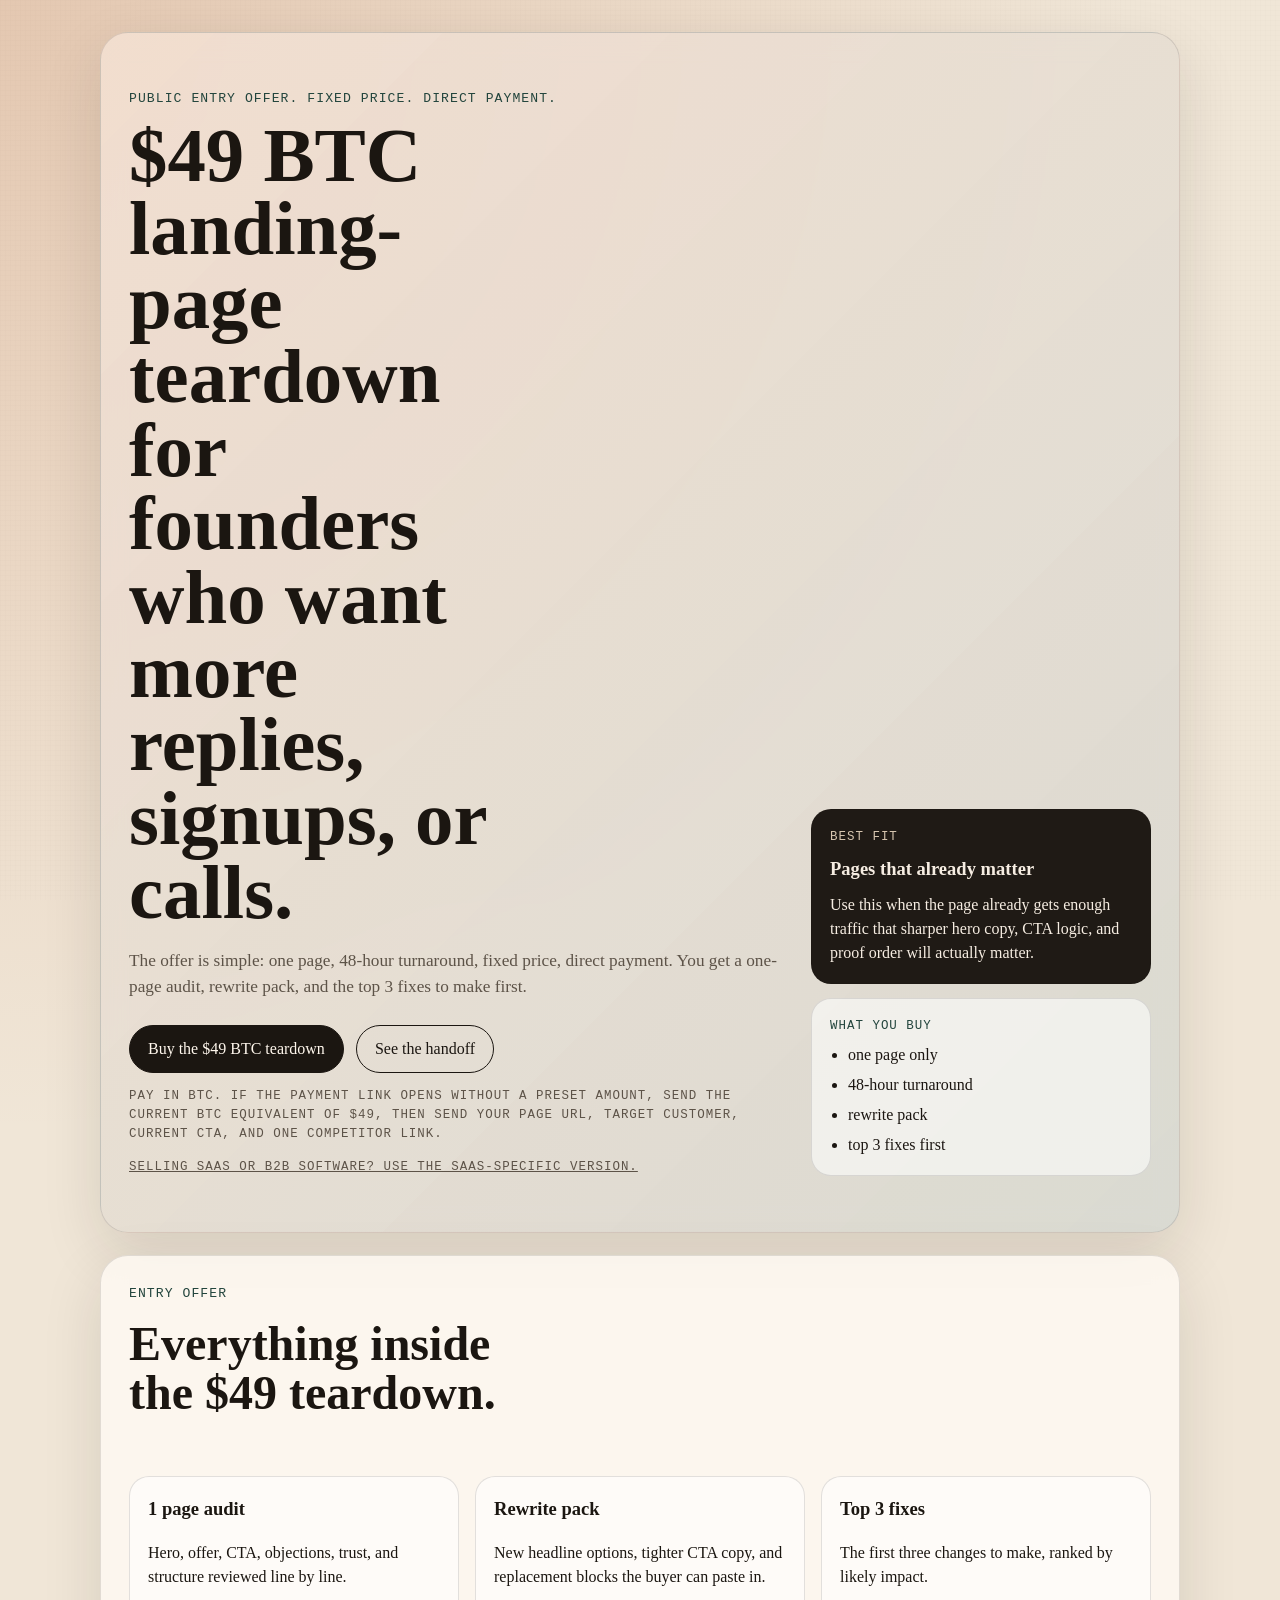
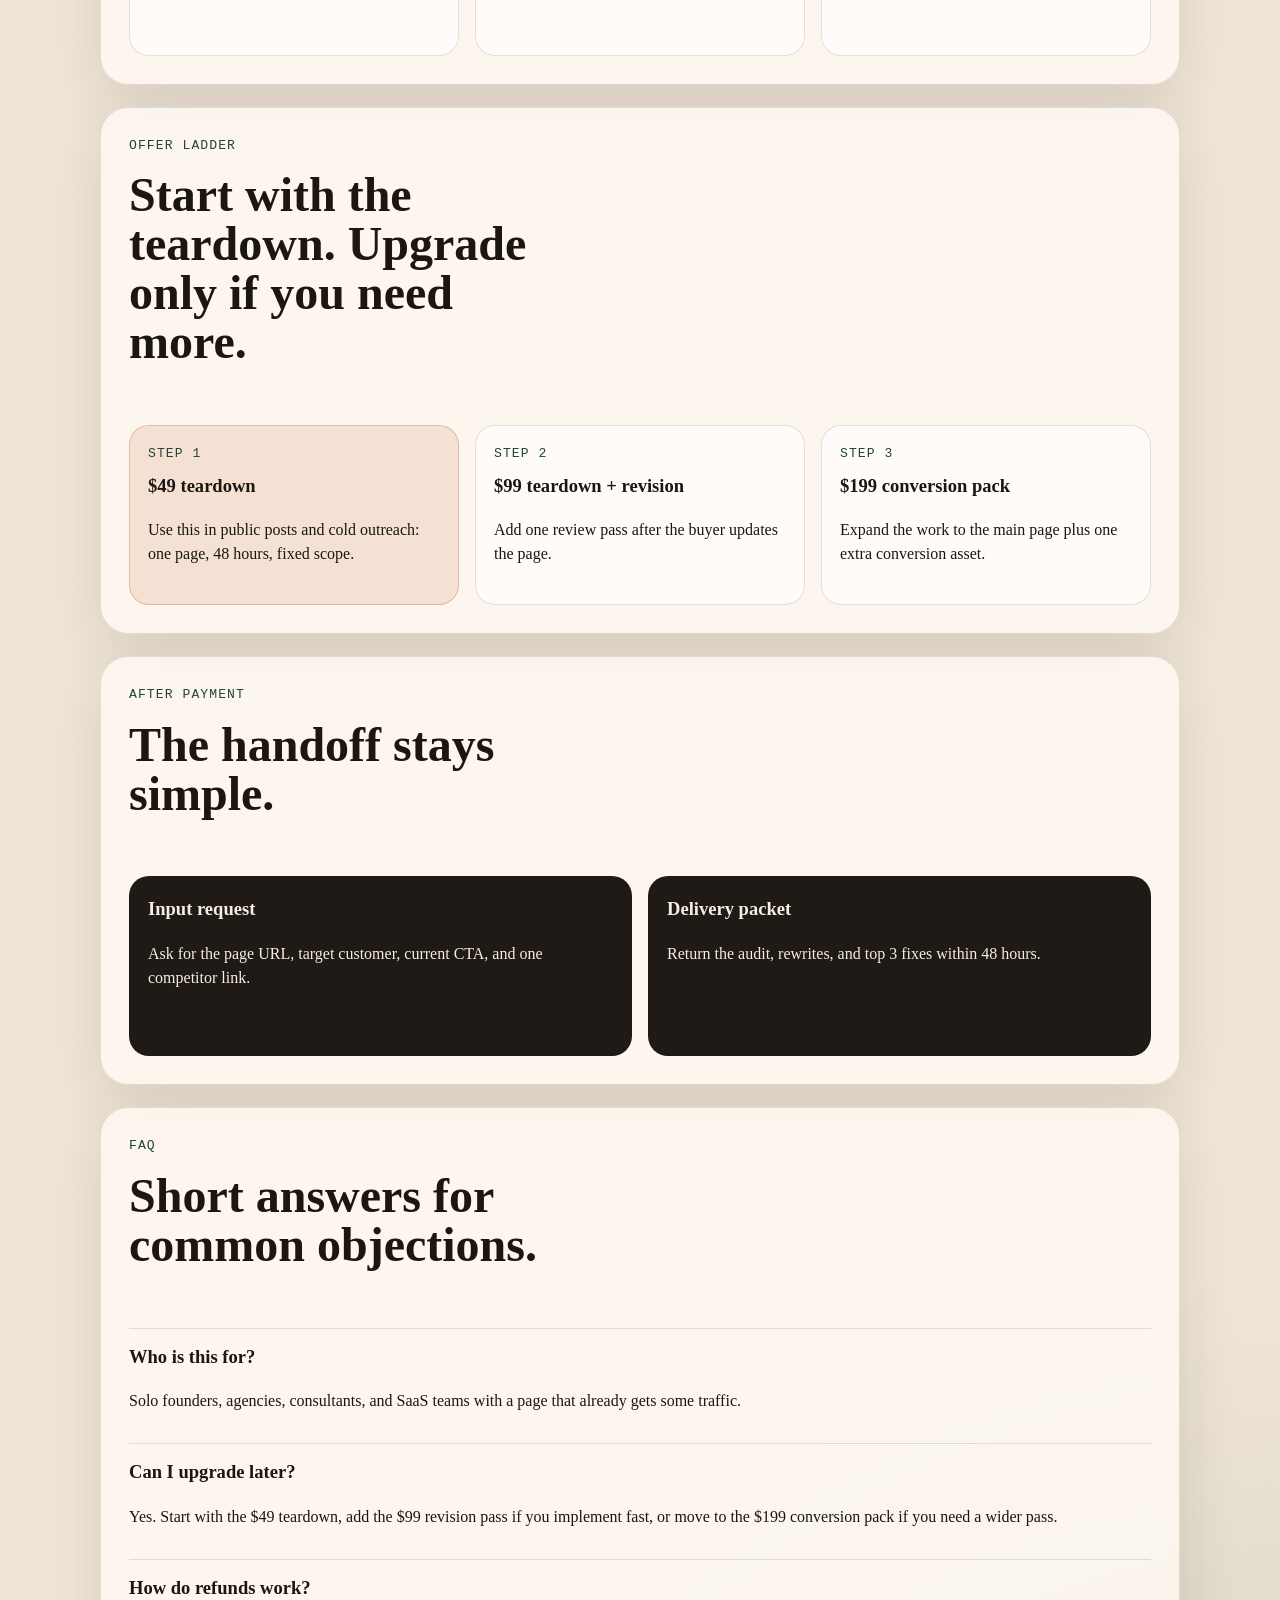
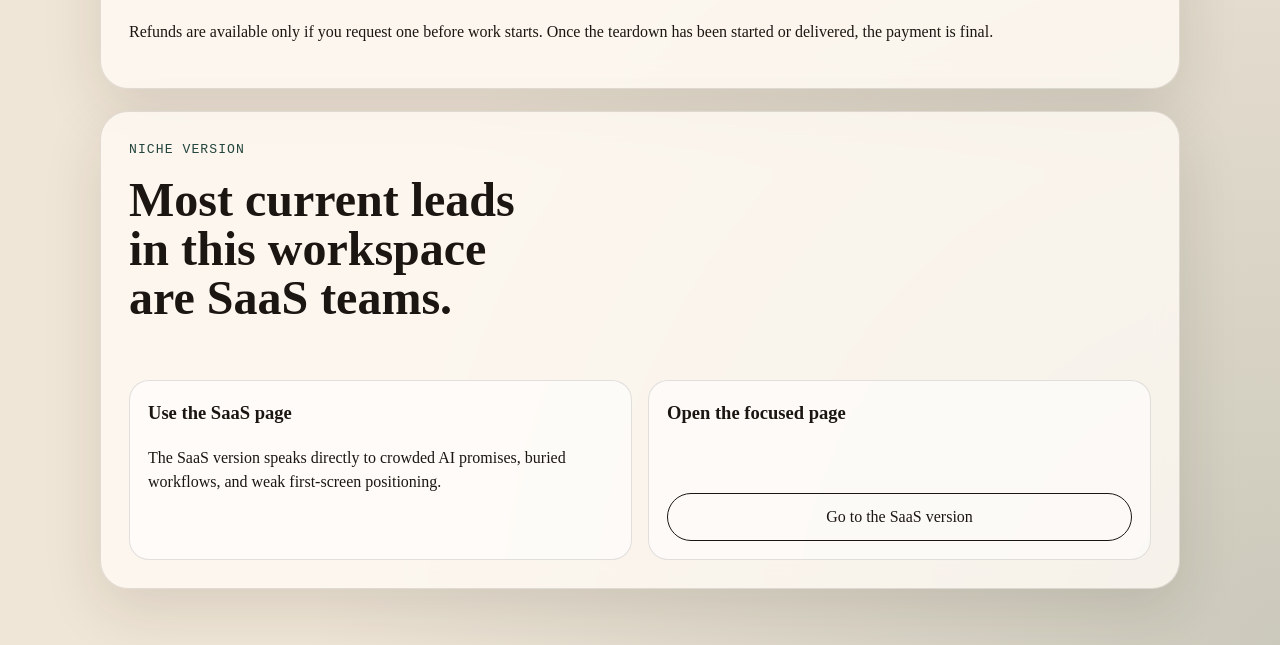
==== index.html @ 8e1eaa98 "Refine hero layout for root and SaaS pages" ====
<!DOCTYPE html>
<html lang="en">
<head>
  <meta charset="UTF-8">
  <meta name="viewport" content="width=device-width, initial-scale=1.0">
  <title>$49 BTC Landing-Page Teardown</title>
  <meta
    name="description"
    content="$49 BTC landing-page teardown: one-page audit, rewrite pack, and top 3 fixes delivered within 48 hours with direct Bitcoin payment."
  >
  <link rel="stylesheet" href="styles.css">
</head>
<body>
  <div class="grain"></div>
  <main class="page">
    <section class="hero">
      <div class="hero-grid">
        <div class="hero-copy">
          <p class="eyebrow">Public entry offer. Fixed price. Direct payment.</p>
          <h1>$49 BTC landing-page teardown for founders who want more replies, signups, or calls.</h1>
          <p class="lede">
            The offer is simple: one page, 48-hour turnaround, fixed price, direct payment.
            You get a one-page audit, rewrite pack, and the top 3 fixes to make first.
          </p>
          <div class="hero-actions">
            <a class="button button-primary" href="bitcoin:bc1qpc36vmfm8wdl7qlwahs66vujlg5tp5ukm9t7ex?label=48-hour%20landing-page%20teardown&message=%2449%20BTC%20teardown">Buy the $49 BTC teardown</a>
            <a class="button button-secondary" href="#after-payment">See the handoff</a>
          </div>
          <p class="microcopy">Pay in BTC. If the payment link opens without a preset amount, send the current BTC equivalent of $49, then send your page URL, target customer, current CTA, and one competitor link.</p>
          <p class="microcopy"><a class="inline-link" href="saas.html">Selling SaaS or B2B software? Use the SaaS-specific version.</a></p>
        </div>
        <aside class="hero-side">
          <article class="side-card side-card-dark">
            <p class="side-label">Best fit</p>
            <h3>Pages that already matter</h3>
            <p>Use this when the page already gets enough traffic that sharper hero copy, CTA logic, and proof order will actually matter.</p>
          </article>
          <article class="side-card">
            <p class="side-label">What you buy</p>
            <ul class="compact-list">
              <li>one page only</li>
              <li>48-hour turnaround</li>
              <li>rewrite pack</li>
              <li>top 3 fixes first</li>
            </ul>
          </article>
        </aside>
      </div>
    </section>

    <section class="panel" id="after-payment">
      <div class="panel-head">
        <p class="section-tag">Entry offer</p>
        <h2>Everything inside the $49 teardown.</h2>
      </div>
      <div class="grid three-up">
        <article class="card">
          <h3>1 page audit</h3>
          <p>Hero, offer, CTA, objections, trust, and structure reviewed line by line.</p>
        </article>
        <article class="card">
          <h3>Rewrite pack</h3>
          <p>New headline options, tighter CTA copy, and replacement blocks the buyer can paste in.</p>
        </article>
        <article class="card">
          <h3>Top 3 fixes</h3>
          <p>The first three changes to make, ranked by likely impact.</p>
        </article>
      </div>
    </section>

    <section class="panel">
      <div class="panel-head">
        <p class="section-tag">Offer ladder</p>
        <h2>Start with the teardown. Upgrade only if you need more.</h2>
      </div>
      <div class="grid three-up">
        <article class="card featured">
          <p class="tier-label">Step 1</p>
          <h3>$49 teardown</h3>
          <p>Use this in public posts and cold outreach: one page, 48 hours, fixed scope.</p>
        </article>
        <article class="card">
          <p class="tier-label">Step 2</p>
          <h3>$99 teardown + revision</h3>
          <p>Add one review pass after the buyer updates the page.</p>
        </article>
        <article class="card">
          <p class="tier-label">Step 3</p>
          <h3>$199 conversion pack</h3>
          <p>Expand the work to the main page plus one extra conversion asset.</p>
        </article>
      </div>
    </section>

    <section class="panel">
      <div class="panel-head">
        <p class="section-tag">After payment</p>
        <h2>The handoff stays simple.</h2>
      </div>
      <div class="grid two-up">
        <article class="card dark-card">
          <h3>Input request</h3>
          <p>Ask for the page URL, target customer, current CTA, and one competitor link.</p>
        </article>
        <article class="card dark-card">
          <h3>Delivery packet</h3>
          <p>Return the audit, rewrites, and top 3 fixes within 48 hours.</p>
        </article>
      </div>
    </section>

    <section class="panel faq">
      <div class="panel-head">
        <p class="section-tag">FAQ</p>
        <h2>Short answers for common objections.</h2>
      </div>
      <div class="faq-list">
        <article class="faq-item">
          <h3>Who is this for?</h3>
          <p>Solo founders, agencies, consultants, and SaaS teams with a page that already gets some traffic.</p>
        </article>
        <article class="faq-item">
          <h3>Can I upgrade later?</h3>
          <p>Yes. Start with the $49 teardown, add the $99 revision pass if you implement fast, or move to the $199 conversion pack if you need a wider pass.</p>
        </article>
        <article class="faq-item">
          <h3>How do refunds work?</h3>
          <p>Refunds are available only if you request one before work starts. Once the teardown has been started or delivered, the payment is final.</p>
        </article>
      </div>
    </section>

    <section class="panel">
      <div class="panel-head">
        <p class="section-tag">Niche version</p>
        <h2>Most current leads in this workspace are SaaS teams.</h2>
      </div>
      <div class="grid two-up">
        <article class="card">
          <h3>Use the SaaS page</h3>
          <p>The SaaS version speaks directly to crowded AI promises, buried workflows, and weak first-screen positioning.</p>
        </article>
        <article class="card action-card">
          <h3>Open the focused page</h3>
          <p><a class="button button-secondary button-full" href="saas.html">Go to the SaaS version</a></p>
        </article>
      </div>
    </section>
  </main>
</body>
</html>
---- styles.css ----
:root {
  --bg: #f0e6d7;
  --paper: rgba(255, 251, 244, 0.8);
  --ink: #1b1611;
  --muted: #5d5348;
  --accent: #b44f19;
  --accent-2: #23453d;
  --line: rgba(27, 22, 17, 0.12);
  --shadow: 0 20px 60px rgba(37, 27, 15, 0.12);
  --hero: linear-gradient(135deg, rgba(180, 79, 25, 0.12), rgba(35, 69, 61, 0.16));
}

* {
  box-sizing: border-box;
}

html {
  font-size: 16px;
}

body {
  margin: 0;
  color: var(--ink);
  background:
    radial-gradient(circle at top left, rgba(180, 79, 25, 0.2), transparent 28%),
    radial-gradient(circle at bottom right, rgba(35, 69, 61, 0.18), transparent 24%),
    var(--bg);
  font-family: "Iowan Old Style", "Palatino Linotype", "Book Antiqua", Palatino, Georgia, serif;
  line-height: 1.5;
}

.grain {
  position: fixed;
  inset: 0;
  pointer-events: none;
  opacity: 0.16;
  background-image:
    linear-gradient(rgba(0, 0, 0, 0.04) 1px, transparent 1px),
    linear-gradient(90deg, rgba(0, 0, 0, 0.04) 1px, transparent 1px);
  background-size: 5px 5px;
  mix-blend-mode: multiply;
}

.page {
  width: min(1080px, calc(100% - 32px));
  margin: 0 auto;
  padding: 32px 0 56px;
}

.hero,
.panel {
  border: 1px solid var(--line);
  border-radius: 28px;
  background: var(--paper);
  backdrop-filter: blur(12px);
  box-shadow: var(--shadow);
}

.hero {
  padding: 56px 28px;
  background-image: var(--hero);
}

.hero-grid {
  display: grid;
  grid-template-columns: minmax(0, 1.35fr) minmax(280px, 340px);
  gap: 22px;
  align-items: end;
}

.hero-copy > :last-child {
  margin-bottom: 0;
}

.hero-side {
  display: grid;
  gap: 14px;
}

.panel {
  margin-top: 22px;
  padding: 28px;
}

.eyebrow,
.section-tag,
.microcopy {
  font-family: "Aptos Mono", "SFMono-Regular", Consolas, monospace;
  letter-spacing: 0.08em;
  text-transform: uppercase;
}

.eyebrow,
.section-tag {
  margin: 0 0 10px;
  color: var(--accent-2);
  font-size: 0.82rem;
}

.microcopy {
  margin-top: 14px;
  color: var(--muted);
  font-size: 0.78rem;
}

.microcopy a,
.inline-link {
  color: inherit;
}

h1,
h2,
h3,
p {
  margin-top: 0;
}

h1 {
  max-width: 10ch;
  margin-bottom: 18px;
  font-size: clamp(2.6rem, 6vw, 4.8rem);
  line-height: 0.96;
}

h2 {
  max-width: 18ch;
  font-size: clamp(1.8rem, 4vw, 3rem);
  line-height: 1.02;
}

h3 {
  font-size: 1.16rem;
}

.lede {
  max-width: 42rem;
  color: var(--muted);
  font-size: 1.08rem;
}

.hero-actions {
  display: flex;
  flex-wrap: wrap;
  gap: 12px;
  margin-top: 26px;
}

.button {
  display: inline-flex;
  align-items: center;
  justify-content: center;
  min-height: 48px;
  padding: 0 18px;
  border-radius: 999px;
  border: 1px solid var(--ink);
  text-decoration: none;
  transition: transform 180ms ease, background-color 180ms ease, color 180ms ease;
}

.button:hover {
  transform: translateY(-1px);
}

.button-full {
  width: 100%;
}

.button-primary {
  background: var(--ink);
  color: #fff7ed;
}

.button-secondary {
  color: var(--ink);
  background: transparent;
}

.panel-head {
  display: flex;
  flex-direction: column;
  gap: 6px;
  margin-bottom: 18px;
}

.grid {
  display: grid;
  gap: 16px;
}

.three-up {
  grid-template-columns: repeat(3, minmax(0, 1fr));
}

.two-up {
  grid-template-columns: repeat(2, minmax(0, 1fr));
}

.card {
  min-height: 180px;
  padding: 18px;
  border: 1px solid var(--line);
  border-radius: 20px;
  background: rgba(255, 255, 255, 0.58);
}

.card p:last-child {
  margin-bottom: 0;
}

.featured {
  border-color: rgba(180, 79, 25, 0.28);
  background: rgba(180, 79, 25, 0.12);
}

.dark-card {
  background: #1f1a15;
  color: #f6ede2;
}

.action-card {
  display: flex;
  flex-direction: column;
  justify-content: space-between;
}

.side-card {
  padding: 18px;
  border: 1px solid var(--line);
  border-radius: 20px;
  background: rgba(255, 255, 255, 0.58);
}

.side-card h3 {
  margin-bottom: 10px;
}

.side-card p:last-child,
.side-card ul:last-child {
  margin-bottom: 0;
}

.side-card-dark {
  background: #1f1a15;
  color: #f6ede2;
}

.side-label {
  margin: 0 0 8px;
  color: var(--accent-2);
  font-family: "Aptos Mono", "SFMono-Regular", Consolas, monospace;
  font-size: 0.78rem;
  letter-spacing: 0.08em;
  text-transform: uppercase;
}

.side-card-dark .side-label {
  color: #d6c5af;
}

.compact-list {
  margin: 0;
  padding-left: 18px;
}

.compact-list li + li {
  margin-top: 6px;
}

.tier-label {
  margin: 0 0 8px;
  color: var(--accent-2);
  font-family: "Aptos Mono", "SFMono-Regular", Consolas, monospace;
  font-size: 0.82rem;
  letter-spacing: 0.08em;
  text-transform: uppercase;
}

.split {
  display: grid;
  grid-template-columns: 1.1fr 1fr;
  gap: 24px;
}

.stack > :last-child {
  margin-bottom: 0;
}

.list {
  margin: 0;
  padding-left: 18px;
}

.faq-list {
  display: grid;
  gap: 14px;
}

.faq-item {
  padding-top: 14px;
  border-top: 1px solid var(--line);
}

@media (max-width: 820px) {
  .page {
    width: min(100% - 20px, 1080px);
    padding-top: 18px;
  }

  .hero,
  .panel {
    border-radius: 22px;
    padding: 22px;
  }

  .three-up,
  .two-up,
  .split,
  .hero-grid {
    grid-template-columns: 1fr;
  }

  h1 {
    max-width: 100%;
  }
}
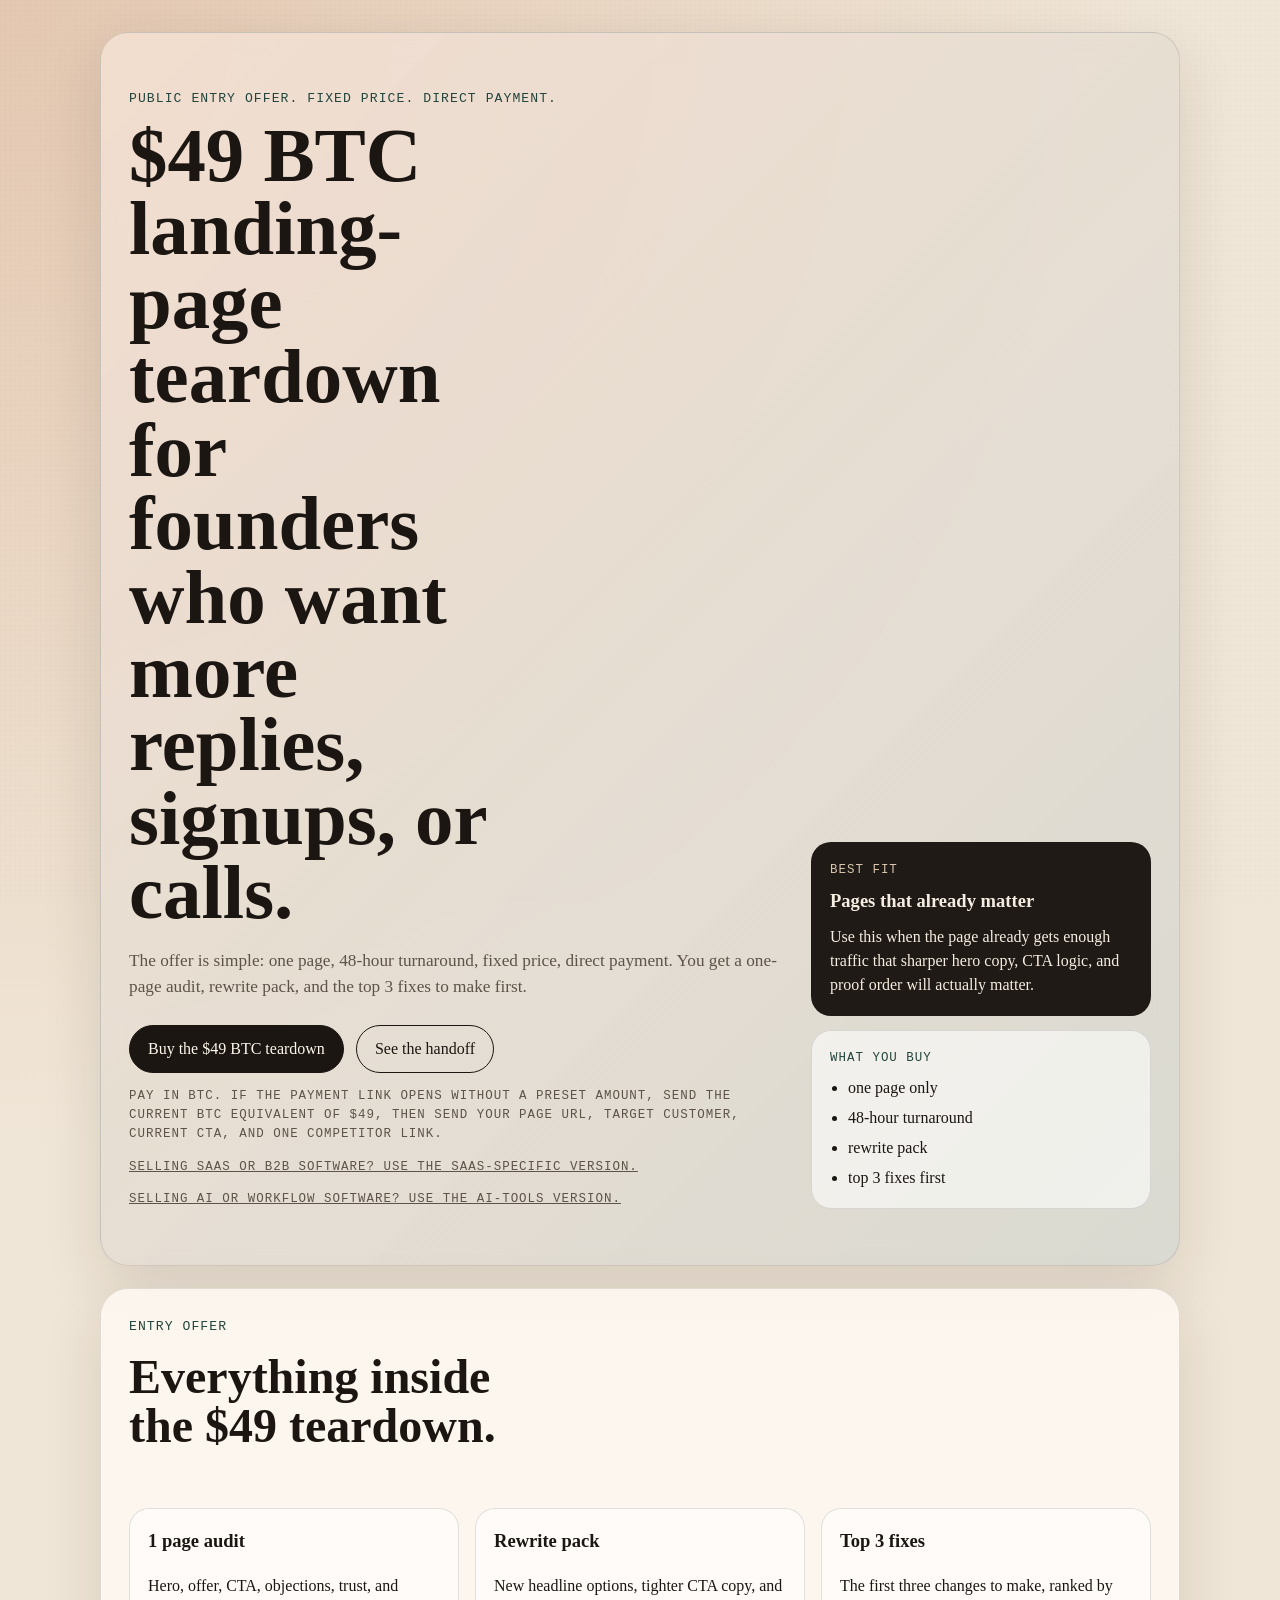
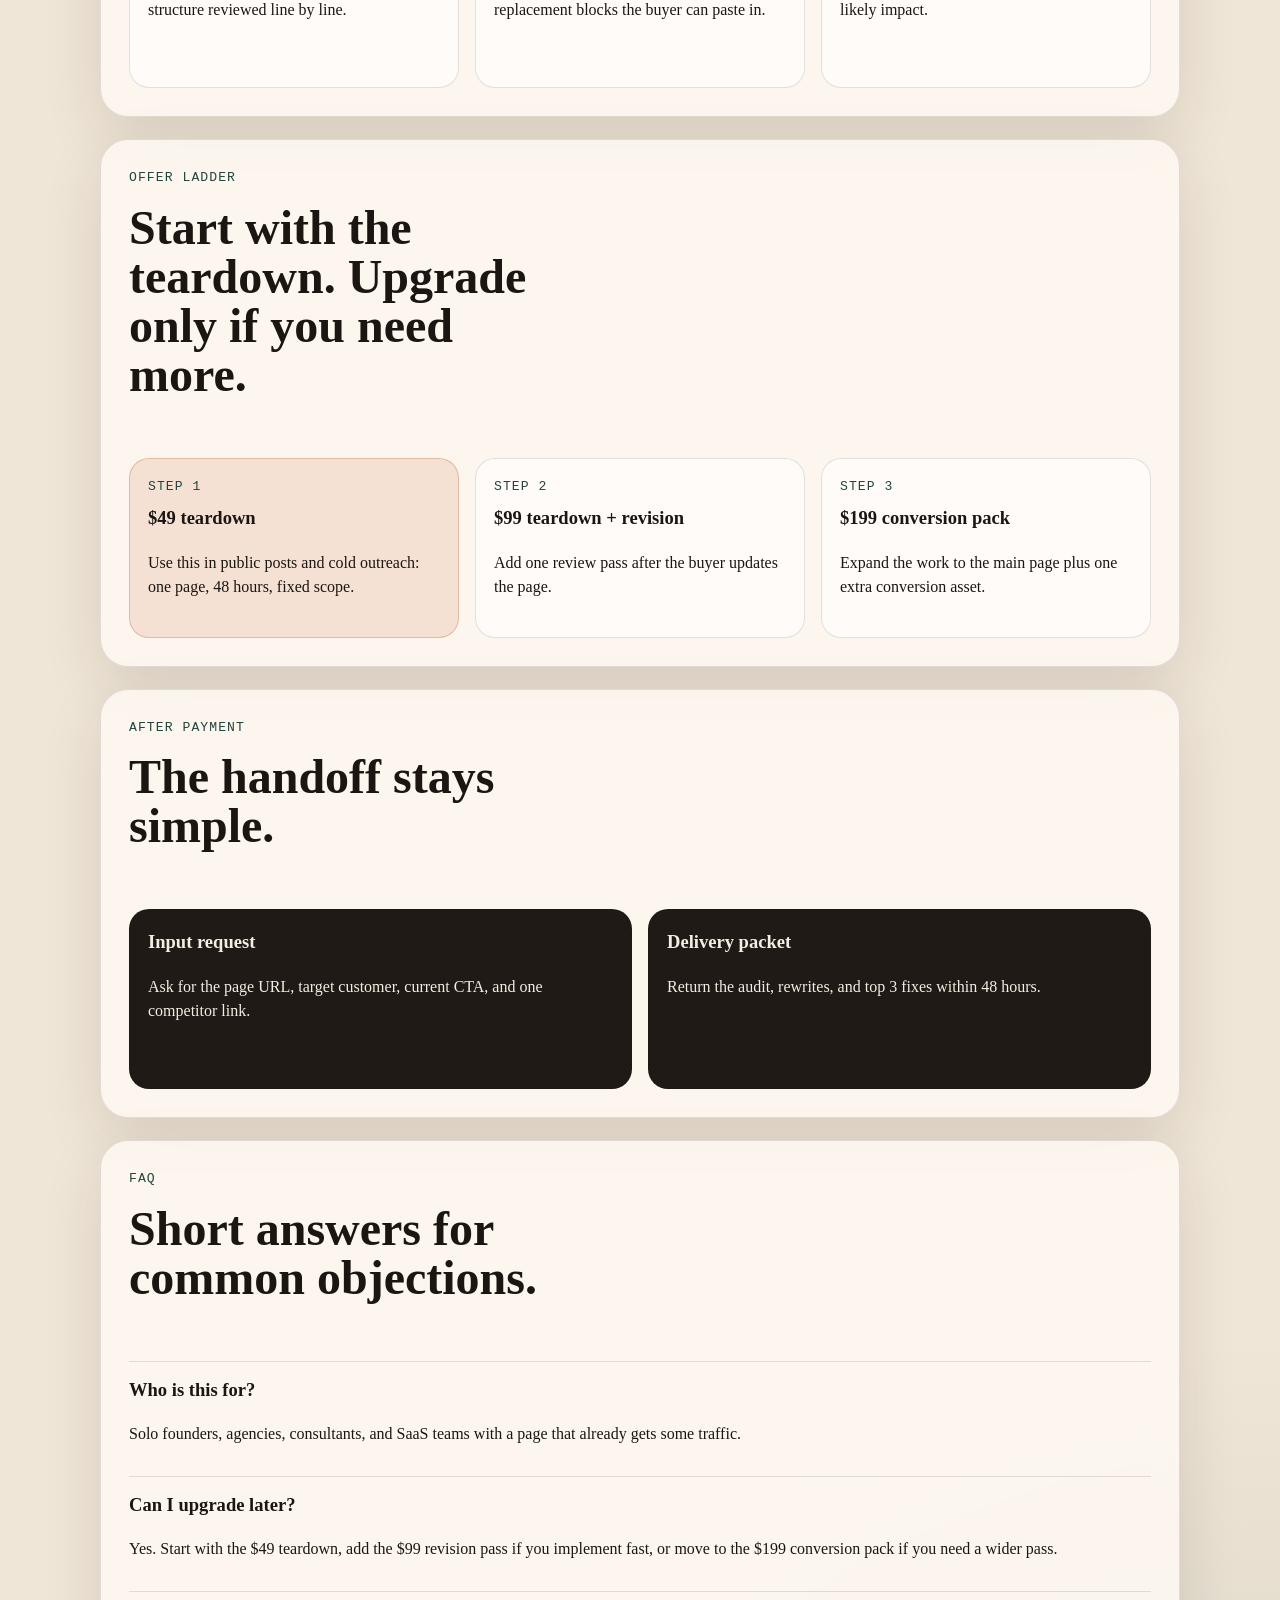
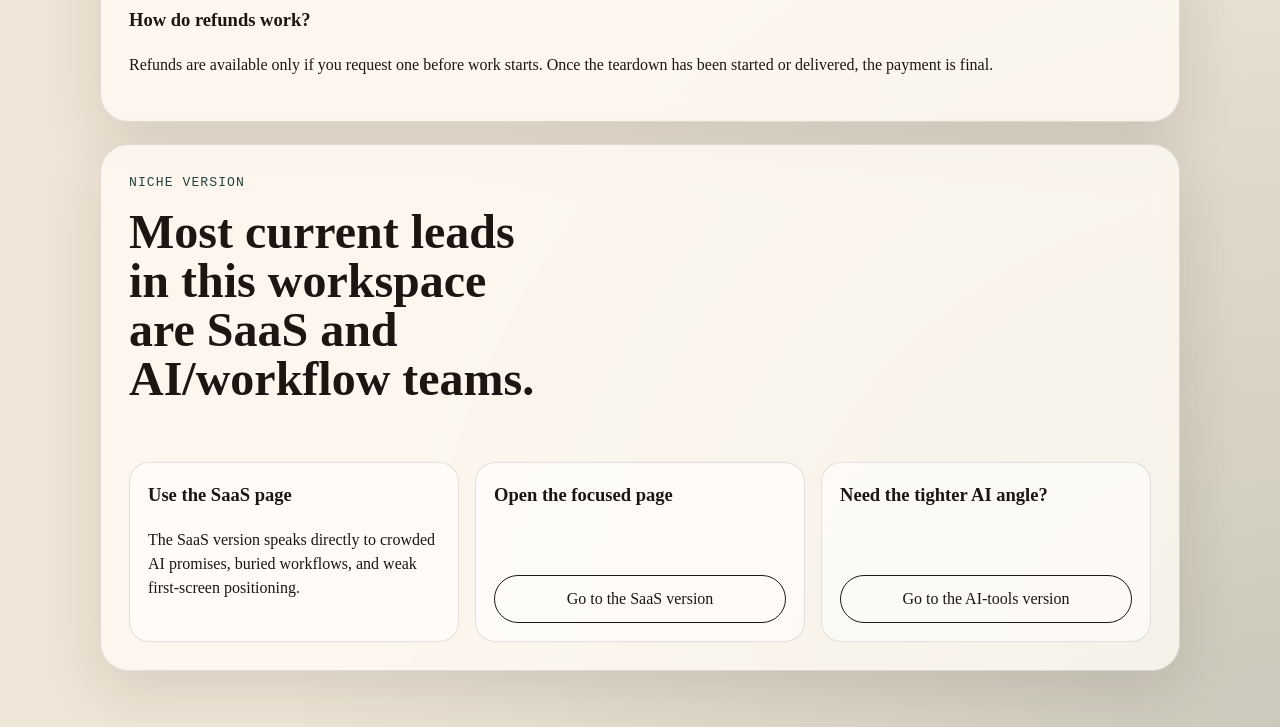
==== commit 193f2f81: "Add AI tools page variant" ====
--- a/index.html
+++ b/index.html
@@ -3,11 +3,22 @@
 <head>
   <meta charset="UTF-8">
   <meta name="viewport" content="width=device-width, initial-scale=1.0">
-  <title>$49 BTC Landing-Page Teardown</title>
+  <title>$49 BTC Landing-Page Teardown | 48-Hour Audit, Rewrite Pack &amp; Top 3 Fixes</title>
   <meta
     name="description"
-    content="$49 BTC landing-page teardown: one-page audit, rewrite pack, and top 3 fixes delivered within 48 hours with direct Bitcoin payment."
+    content="$49 BTC landing-page teardown for founders: one-page audit, rewrite pack, and top 3 fixes delivered within 48 hours with direct Bitcoin payment."
   >
+  <link rel="canonical" href="https://ar93027666z-lang.github.io/btc-teardown-offer-site/">
+  <meta property="og:type" content="website">
+  <meta property="og:title" content="$49 BTC landing-page teardown for founders who want more replies, signups, or calls.">
+  <meta property="og:description" content="$49 BTC landing-page teardown for founders: one-page audit, rewrite pack, and top 3 fixes delivered within 48 hours with direct Bitcoin payment.">
+  <meta property="og:url" content="https://ar93027666z-lang.github.io/btc-teardown-offer-site/">
+  <meta property="og:image" content="https://ar93027666z-lang.github.io/btc-teardown-offer-site/og-root.png">
+  <meta property="og:image:alt" content="$49 BTC landing-page teardown social preview card">
+  <meta name="twitter:card" content="summary_large_image">
+  <meta name="twitter:title" content="$49 BTC landing-page teardown for founders who want more replies, signups, or calls.">
+  <meta name="twitter:description" content="$49 BTC landing-page teardown for founders: one-page audit, rewrite pack, and top 3 fixes delivered within 48 hours with direct Bitcoin payment.">
+  <meta name="twitter:image" content="https://ar93027666z-lang.github.io/btc-teardown-offer-site/og-root.png">
   <link rel="stylesheet" href="styles.css">
 </head>
 <body>
@@ -28,6 +39,7 @@
           </div>
           <p class="microcopy">Pay in BTC. If the payment link opens without a preset amount, send the current BTC equivalent of $49, then send your page URL, target customer, current CTA, and one competitor link.</p>
           <p class="microcopy"><a class="inline-link" href="saas.html">Selling SaaS or B2B software? Use the SaaS-specific version.</a></p>
+          <p class="microcopy"><a class="inline-link" href="ai-tools.html">Selling AI or workflow software? Use the AI-tools version.</a></p>
         </div>
         <aside class="hero-side">
           <article class="side-card side-card-dark">
@@ -134,9 +146,9 @@
     <section class="panel">
       <div class="panel-head">
         <p class="section-tag">Niche version</p>
-        <h2>Most current leads in this workspace are SaaS teams.</h2>
+        <h2>Most current leads in this workspace are SaaS and AI/workflow teams.</h2>
       </div>
-      <div class="grid two-up">
+      <div class="grid three-up">
         <article class="card">
           <h3>Use the SaaS page</h3>
           <p>The SaaS version speaks directly to crowded AI promises, buried workflows, and weak first-screen positioning.</p>
@@ -145,6 +157,10 @@
           <h3>Open the focused page</h3>
           <p><a class="button button-secondary button-full" href="saas.html">Go to the SaaS version</a></p>
         </article>
+        <article class="card action-card">
+          <h3>Need the tighter AI angle?</h3>
+          <p><a class="button button-secondary button-full" href="ai-tools.html">Go to the AI-tools version</a></p>
+        </article>
       </div>
     </section>
   </main>
--- a/styles.css
+++ b/styles.css
@@ -122,6 +122,11 @@
   line-height: 0.96;
 }
 
+.hero-title-wide {
+  max-width: 13ch;
+  font-size: clamp(2.4rem, 5.1vw, 4.1rem);
+}
+
 h2 {
   max-width: 18ch;
   font-size: clamp(1.8rem, 4vw, 3rem);
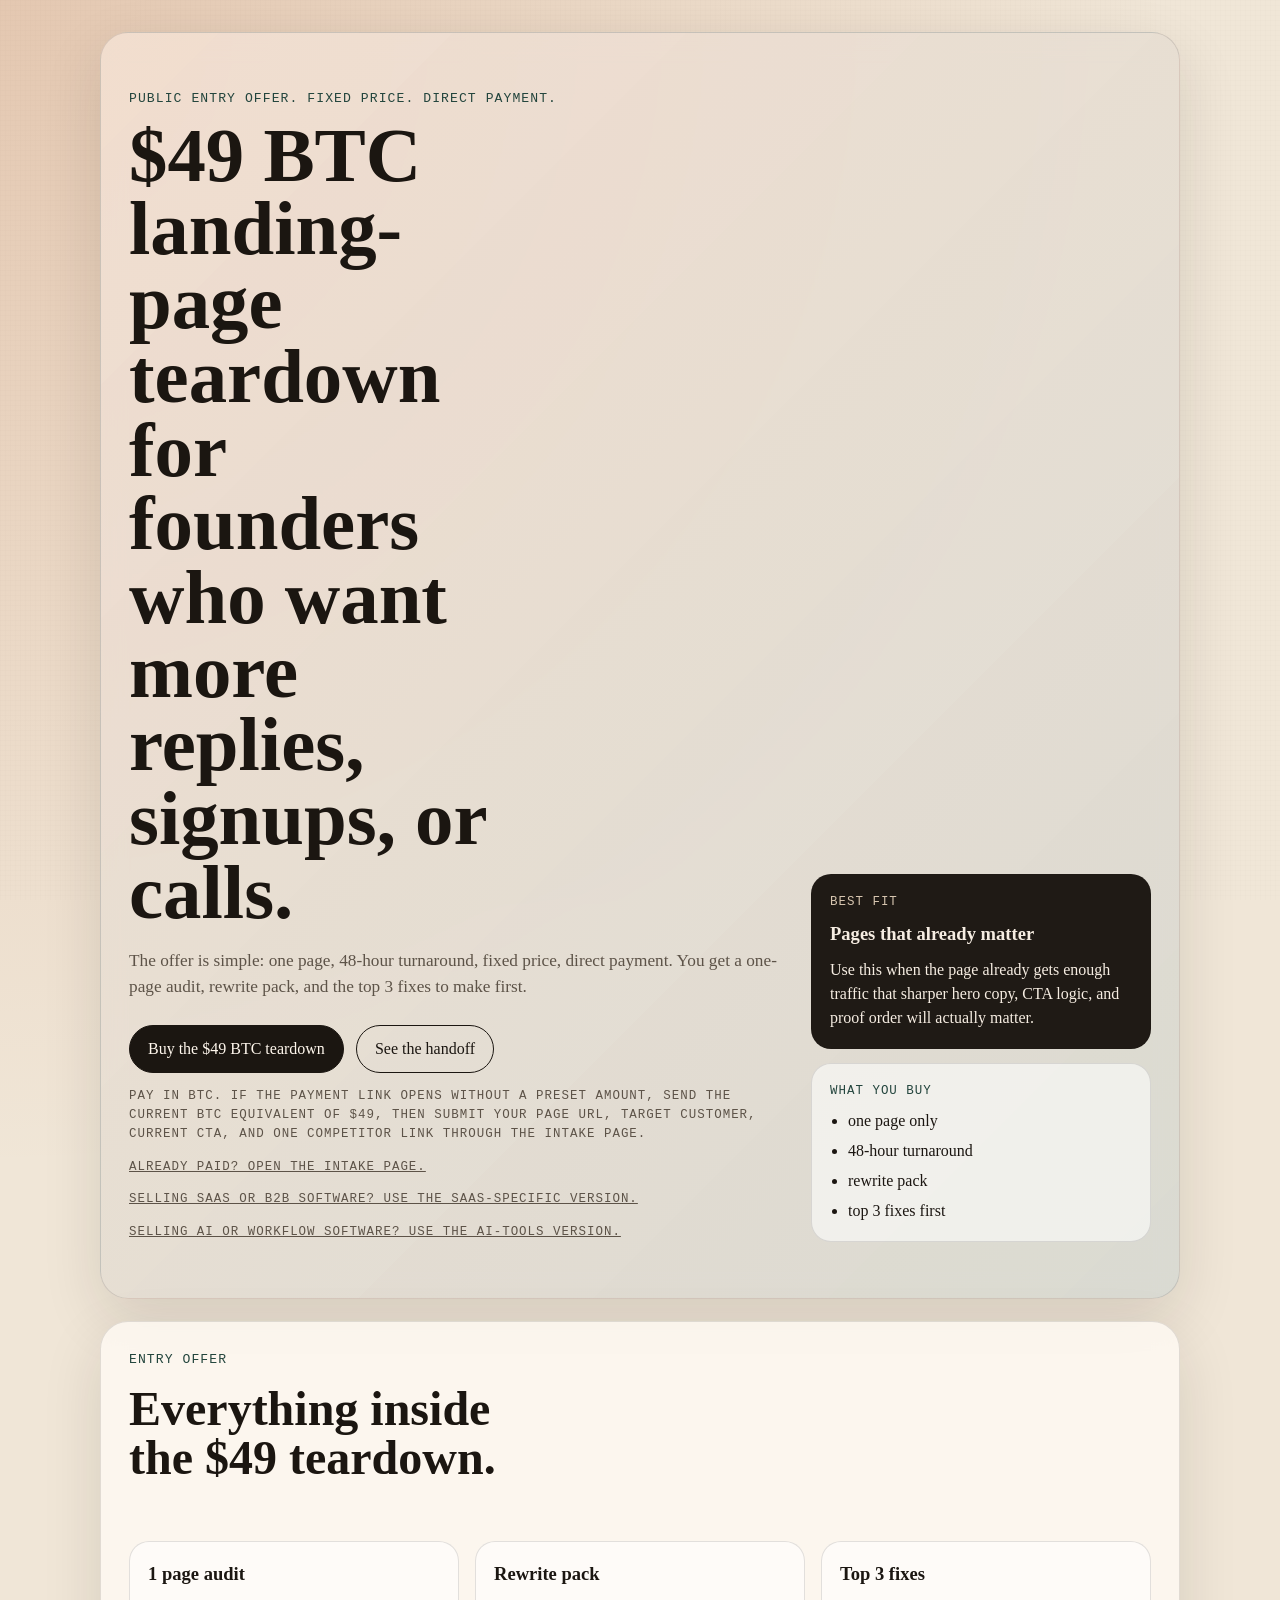
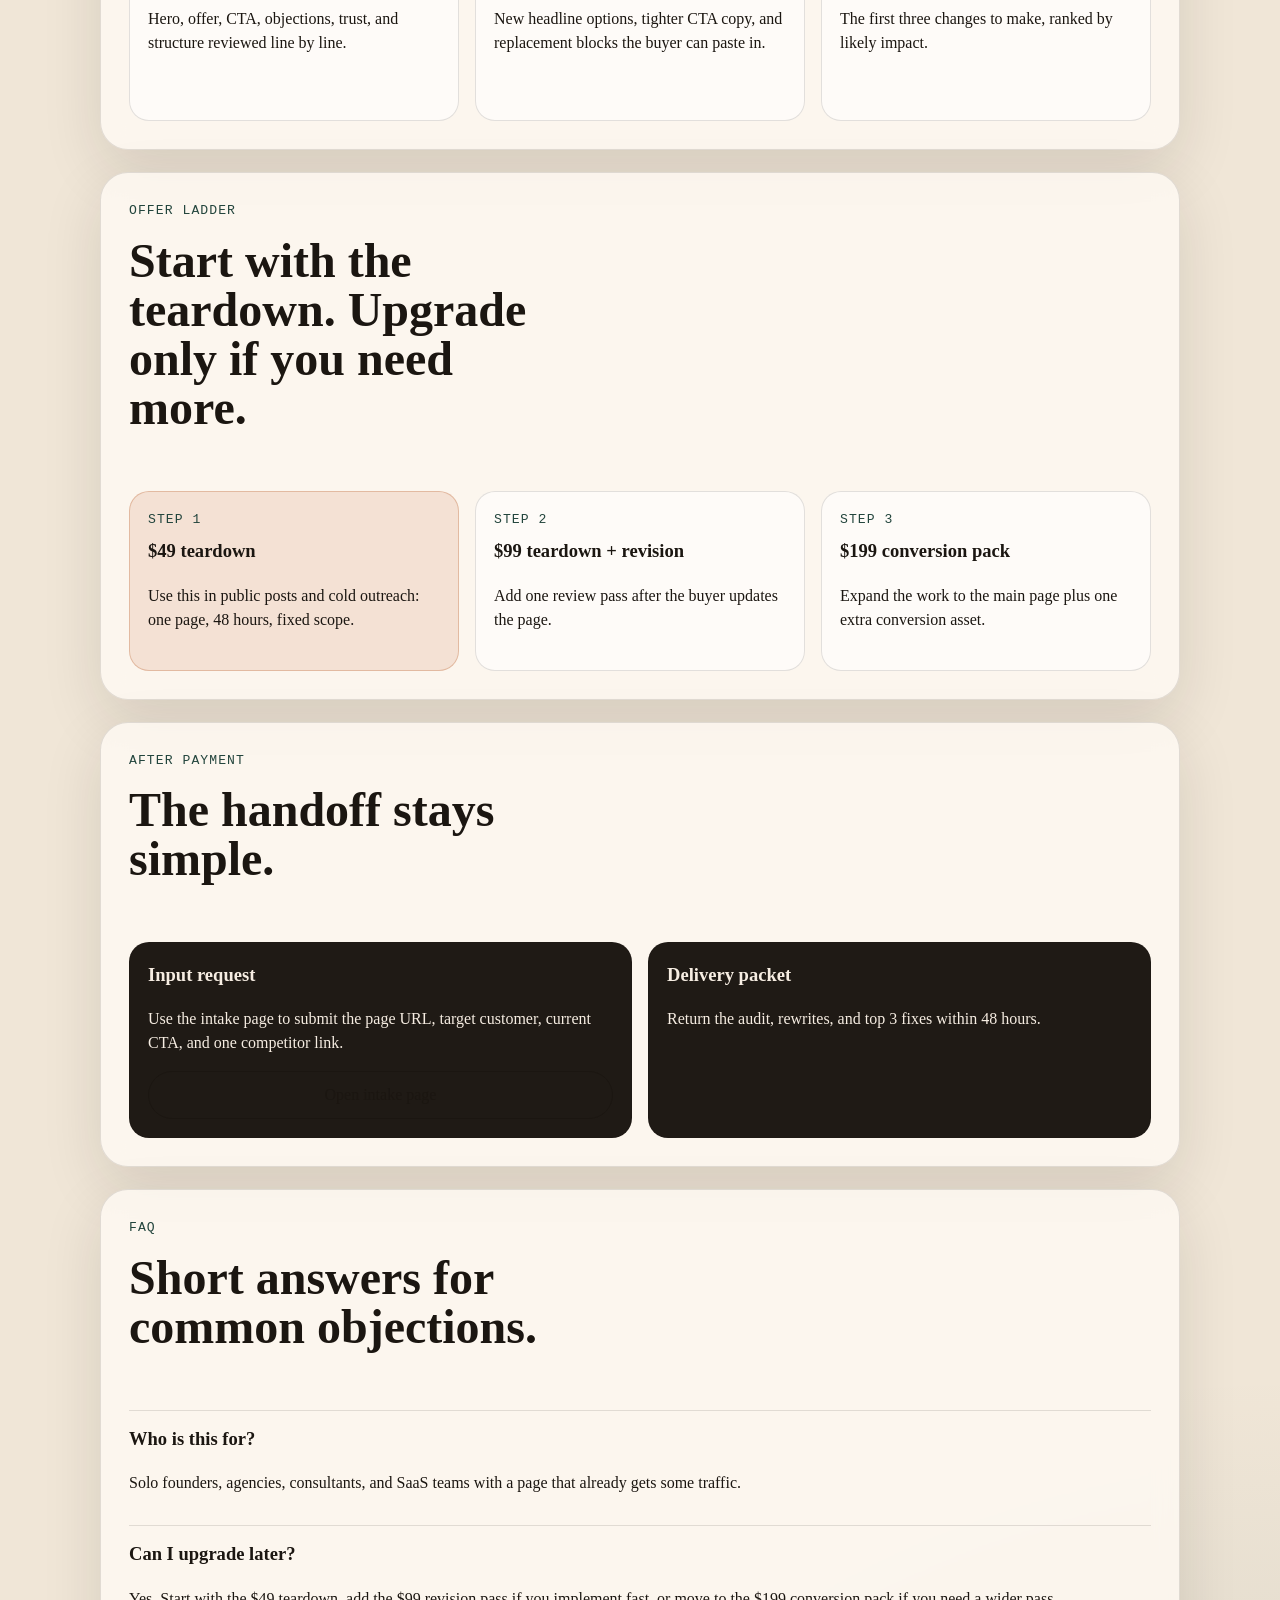
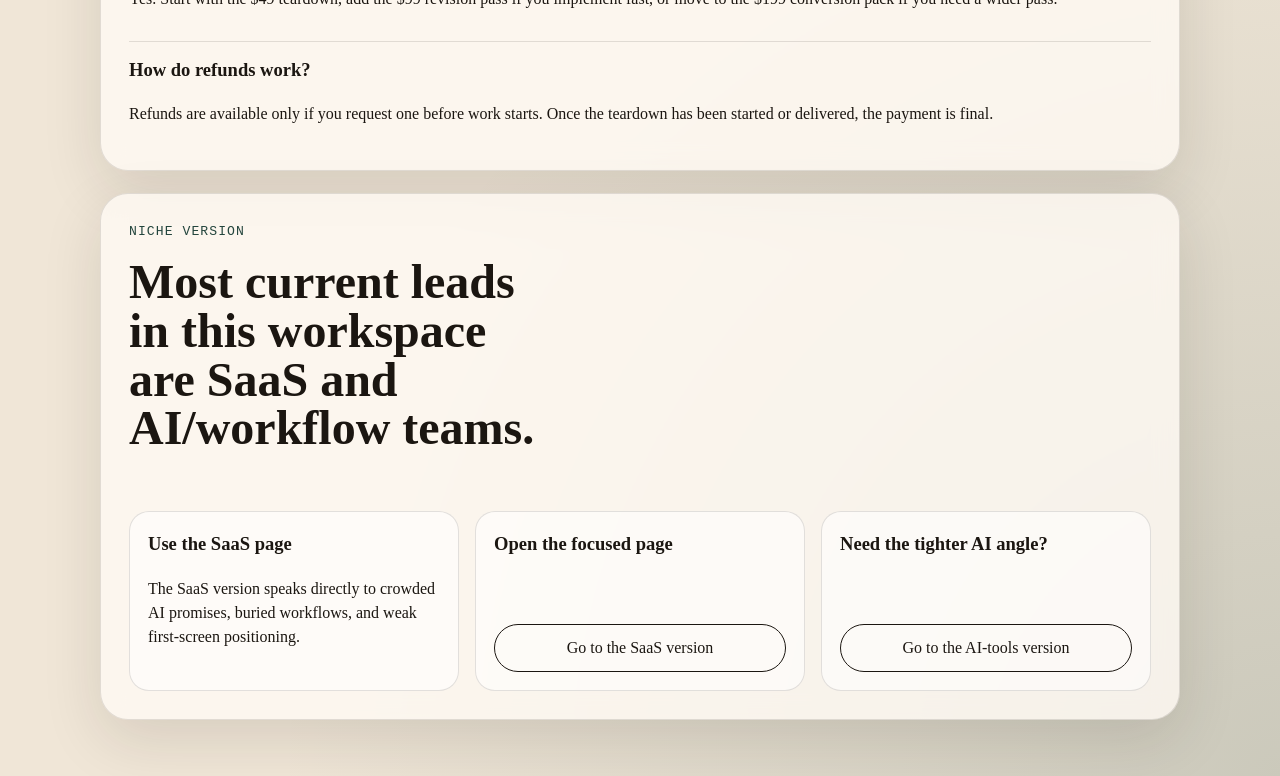
==== commit be274123: "Add paid teardown intake path" ====
--- a/index.html
+++ b/index.html
@@ -37,7 +37,8 @@
             <a class="button button-primary" href="bitcoin:bc1qpc36vmfm8wdl7qlwahs66vujlg5tp5ukm9t7ex?label=48-hour%20landing-page%20teardown&message=%2449%20BTC%20teardown">Buy the $49 BTC teardown</a>
             <a class="button button-secondary" href="#after-payment">See the handoff</a>
           </div>
-          <p class="microcopy">Pay in BTC. If the payment link opens without a preset amount, send the current BTC equivalent of $49, then send your page URL, target customer, current CTA, and one competitor link.</p>
+          <p class="microcopy">Pay in BTC. If the payment link opens without a preset amount, send the current BTC equivalent of $49, then submit your page URL, target customer, current CTA, and one competitor link through the intake page.</p>
+          <p class="microcopy"><a class="inline-link" href="intake.html">Already paid? Open the intake page.</a></p>
           <p class="microcopy"><a class="inline-link" href="saas.html">Selling SaaS or B2B software? Use the SaaS-specific version.</a></p>
           <p class="microcopy"><a class="inline-link" href="ai-tools.html">Selling AI or workflow software? Use the AI-tools version.</a></p>
         </div>
@@ -113,7 +114,8 @@
       <div class="grid two-up">
         <article class="card dark-card">
           <h3>Input request</h3>
-          <p>Ask for the page URL, target customer, current CTA, and one competitor link.</p>
+          <p>Use the intake page to submit the page URL, target customer, current CTA, and one competitor link.</p>
+          <p><a class="button button-secondary button-full" href="intake.html">Open intake page</a></p>
         </article>
         <article class="card dark-card">
           <h3>Delivery packet</h3>
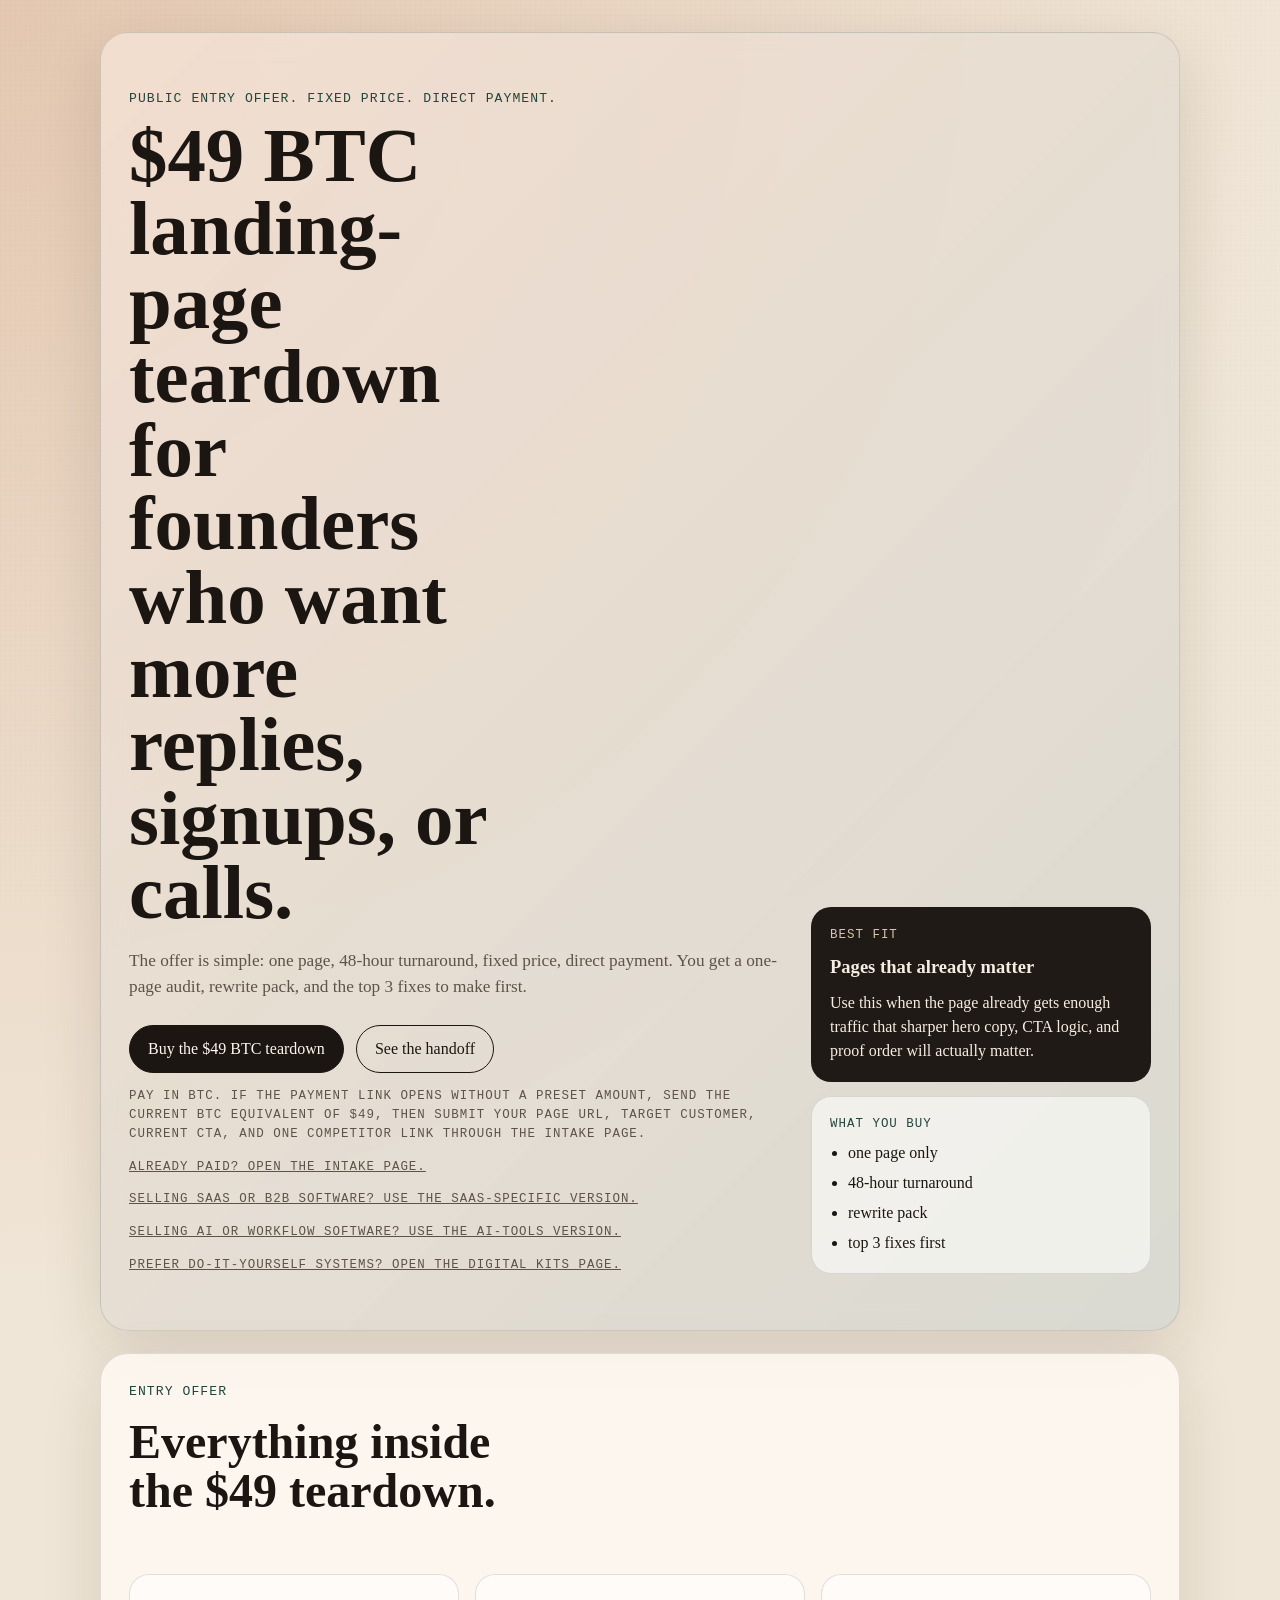
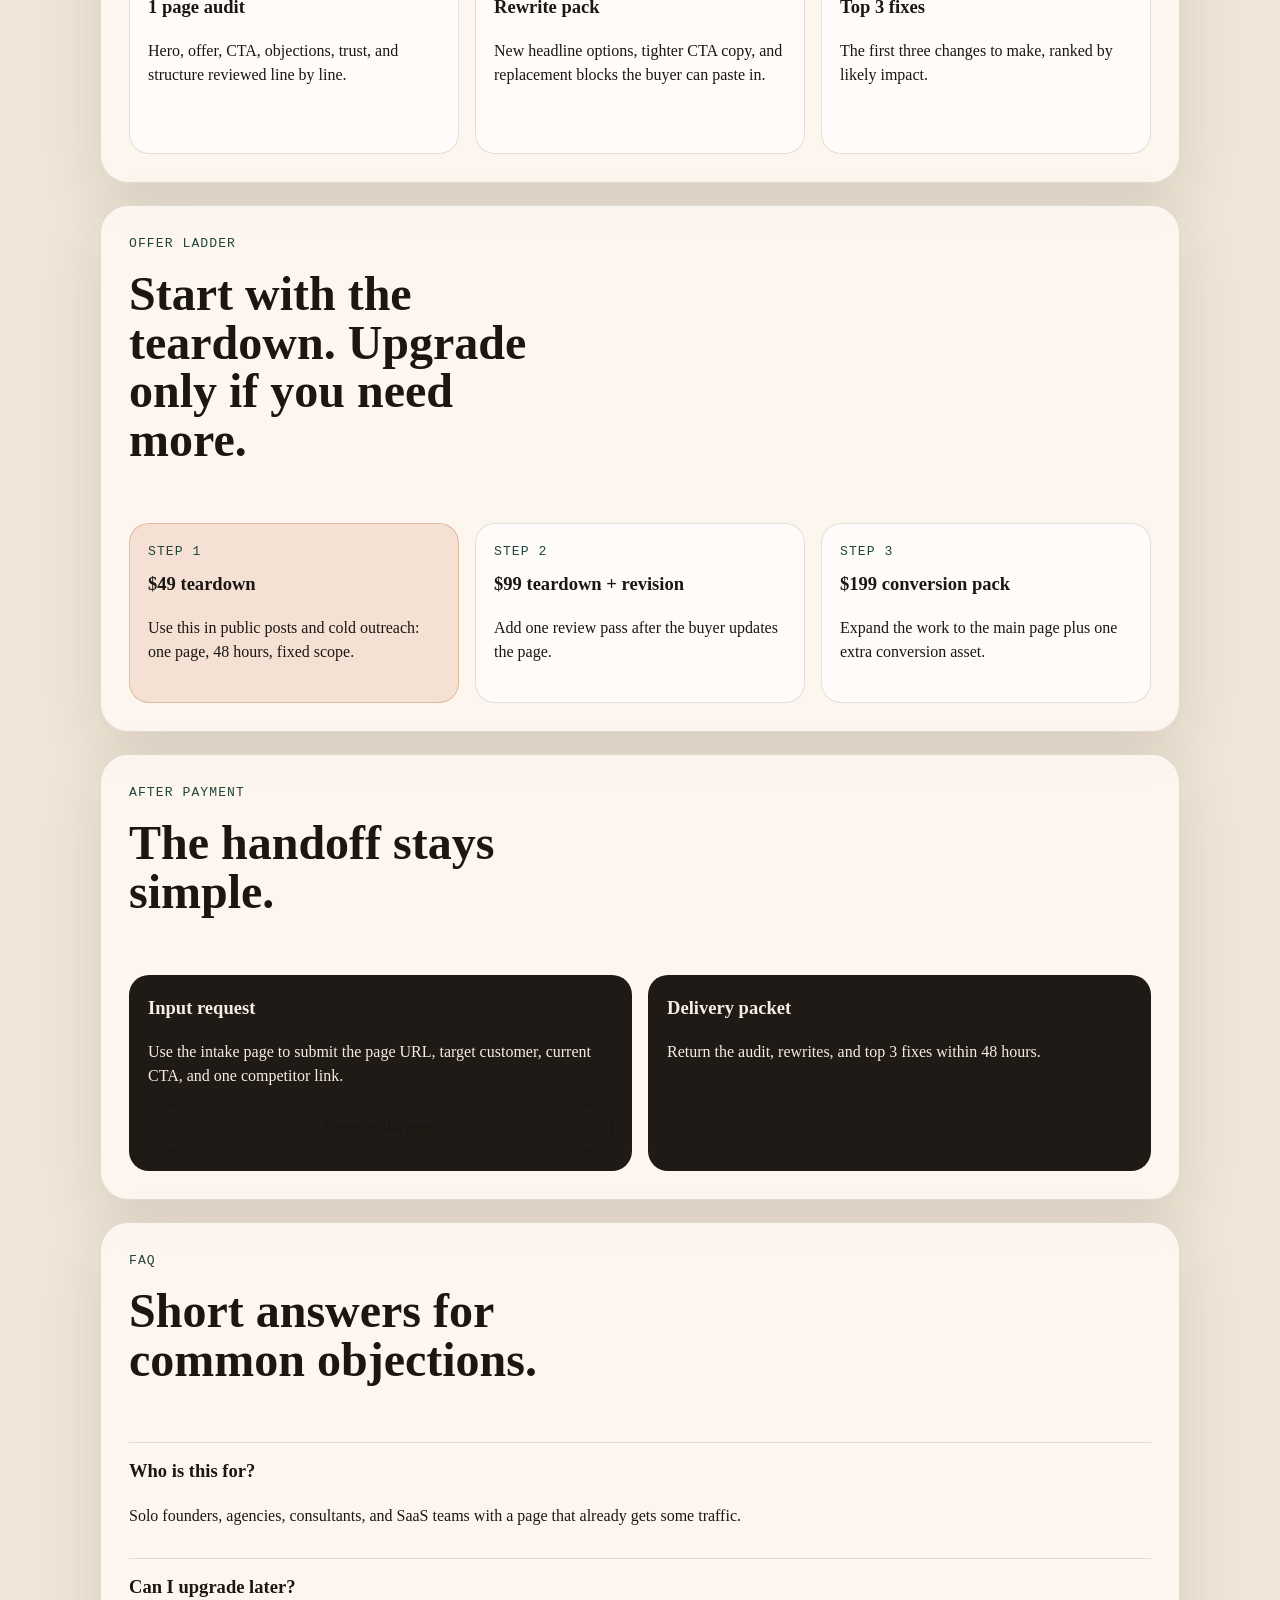
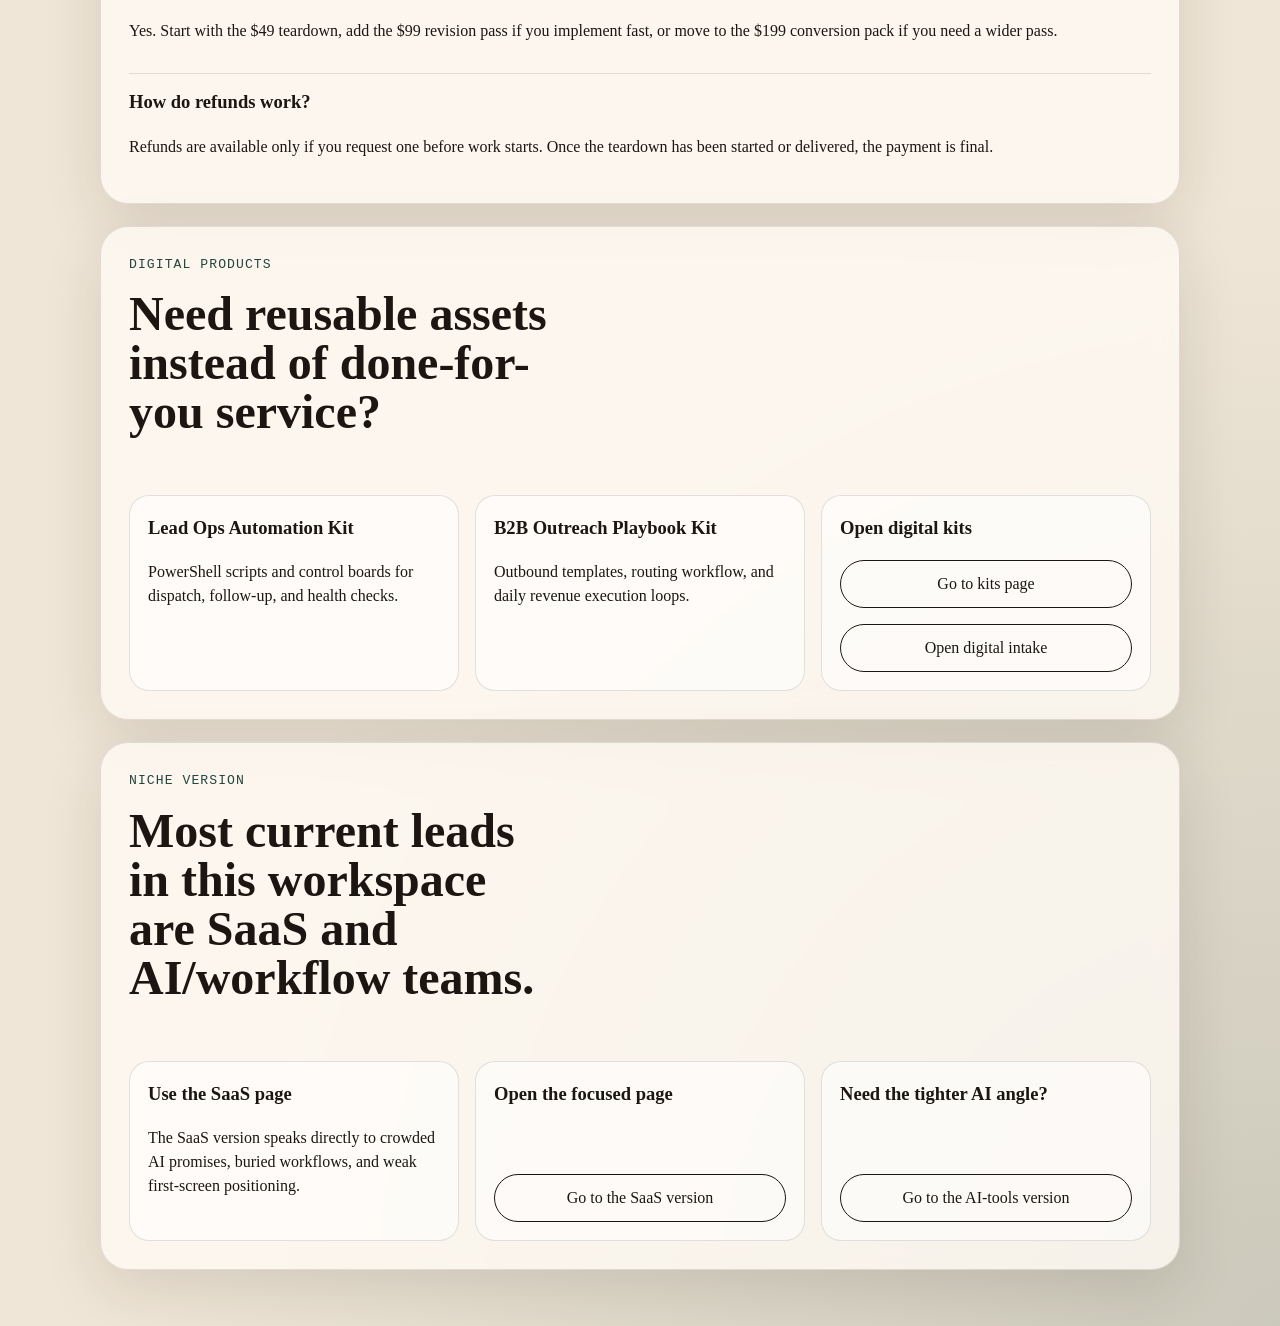
==== commit 98407878: "Add digital kits funnel and dedicated intake flow" ====
--- a/index.html
+++ b/index.html
@@ -8,17 +8,17 @@
     name="description"
     content="$49 BTC landing-page teardown for founders: one-page audit, rewrite pack, and top 3 fixes delivered within 48 hours with direct Bitcoin payment."
   >
-  <link rel="canonical" href="https://ar93027666z-lang.github.io/btc-teardown-offer-site/">
+  <link rel="canonical" href="https://sam49501.github.io/btc-teardown-offer-site/">
   <meta property="og:type" content="website">
   <meta property="og:title" content="$49 BTC landing-page teardown for founders who want more replies, signups, or calls.">
   <meta property="og:description" content="$49 BTC landing-page teardown for founders: one-page audit, rewrite pack, and top 3 fixes delivered within 48 hours with direct Bitcoin payment.">
-  <meta property="og:url" content="https://ar93027666z-lang.github.io/btc-teardown-offer-site/">
-  <meta property="og:image" content="https://ar93027666z-lang.github.io/btc-teardown-offer-site/og-root.png">
+  <meta property="og:url" content="https://sam49501.github.io/btc-teardown-offer-site/">
+  <meta property="og:image" content="https://sam49501.github.io/btc-teardown-offer-site/og-root.png">
   <meta property="og:image:alt" content="$49 BTC landing-page teardown social preview card">
   <meta name="twitter:card" content="summary_large_image">
   <meta name="twitter:title" content="$49 BTC landing-page teardown for founders who want more replies, signups, or calls.">
   <meta name="twitter:description" content="$49 BTC landing-page teardown for founders: one-page audit, rewrite pack, and top 3 fixes delivered within 48 hours with direct Bitcoin payment.">
-  <meta name="twitter:image" content="https://ar93027666z-lang.github.io/btc-teardown-offer-site/og-root.png">
+  <meta name="twitter:image" content="https://sam49501.github.io/btc-teardown-offer-site/og-root.png">
   <link rel="stylesheet" href="styles.css">
 </head>
 <body>
@@ -41,6 +41,7 @@
           <p class="microcopy"><a class="inline-link" href="intake.html">Already paid? Open the intake page.</a></p>
           <p class="microcopy"><a class="inline-link" href="saas.html">Selling SaaS or B2B software? Use the SaaS-specific version.</a></p>
           <p class="microcopy"><a class="inline-link" href="ai-tools.html">Selling AI or workflow software? Use the AI-tools version.</a></p>
+          <p class="microcopy"><a class="inline-link" href="kits.html">Prefer do-it-yourself systems? Open the digital kits page.</a></p>
         </div>
         <aside class="hero-side">
           <article class="side-card side-card-dark">
@@ -147,6 +148,28 @@
 
     <section class="panel">
       <div class="panel-head">
+        <p class="section-tag">Digital products</p>
+        <h2>Need reusable assets instead of done-for-you service?</h2>
+      </div>
+      <div class="grid three-up">
+        <article class="card">
+          <h3>Lead Ops Automation Kit</h3>
+          <p>PowerShell scripts and control boards for dispatch, follow-up, and health checks.</p>
+        </article>
+        <article class="card">
+          <h3>B2B Outreach Playbook Kit</h3>
+          <p>Outbound templates, routing workflow, and daily revenue execution loops.</p>
+        </article>
+        <article class="card action-card">
+          <h3>Open digital kits</h3>
+          <p><a class="button button-secondary button-full" href="kits.html">Go to kits page</a></p>
+          <p><a class="button button-secondary button-full" href="intake-digital.html">Open digital intake</a></p>
+        </article>
+      </div>
+    </section>
+
+    <section class="panel">
+      <div class="panel-head">
         <p class="section-tag">Niche version</p>
         <h2>Most current leads in this workspace are SaaS and AI/workflow teams.</h2>
       </div>
@@ -168,3 +191,4 @@
   </main>
 </body>
 </html>
+
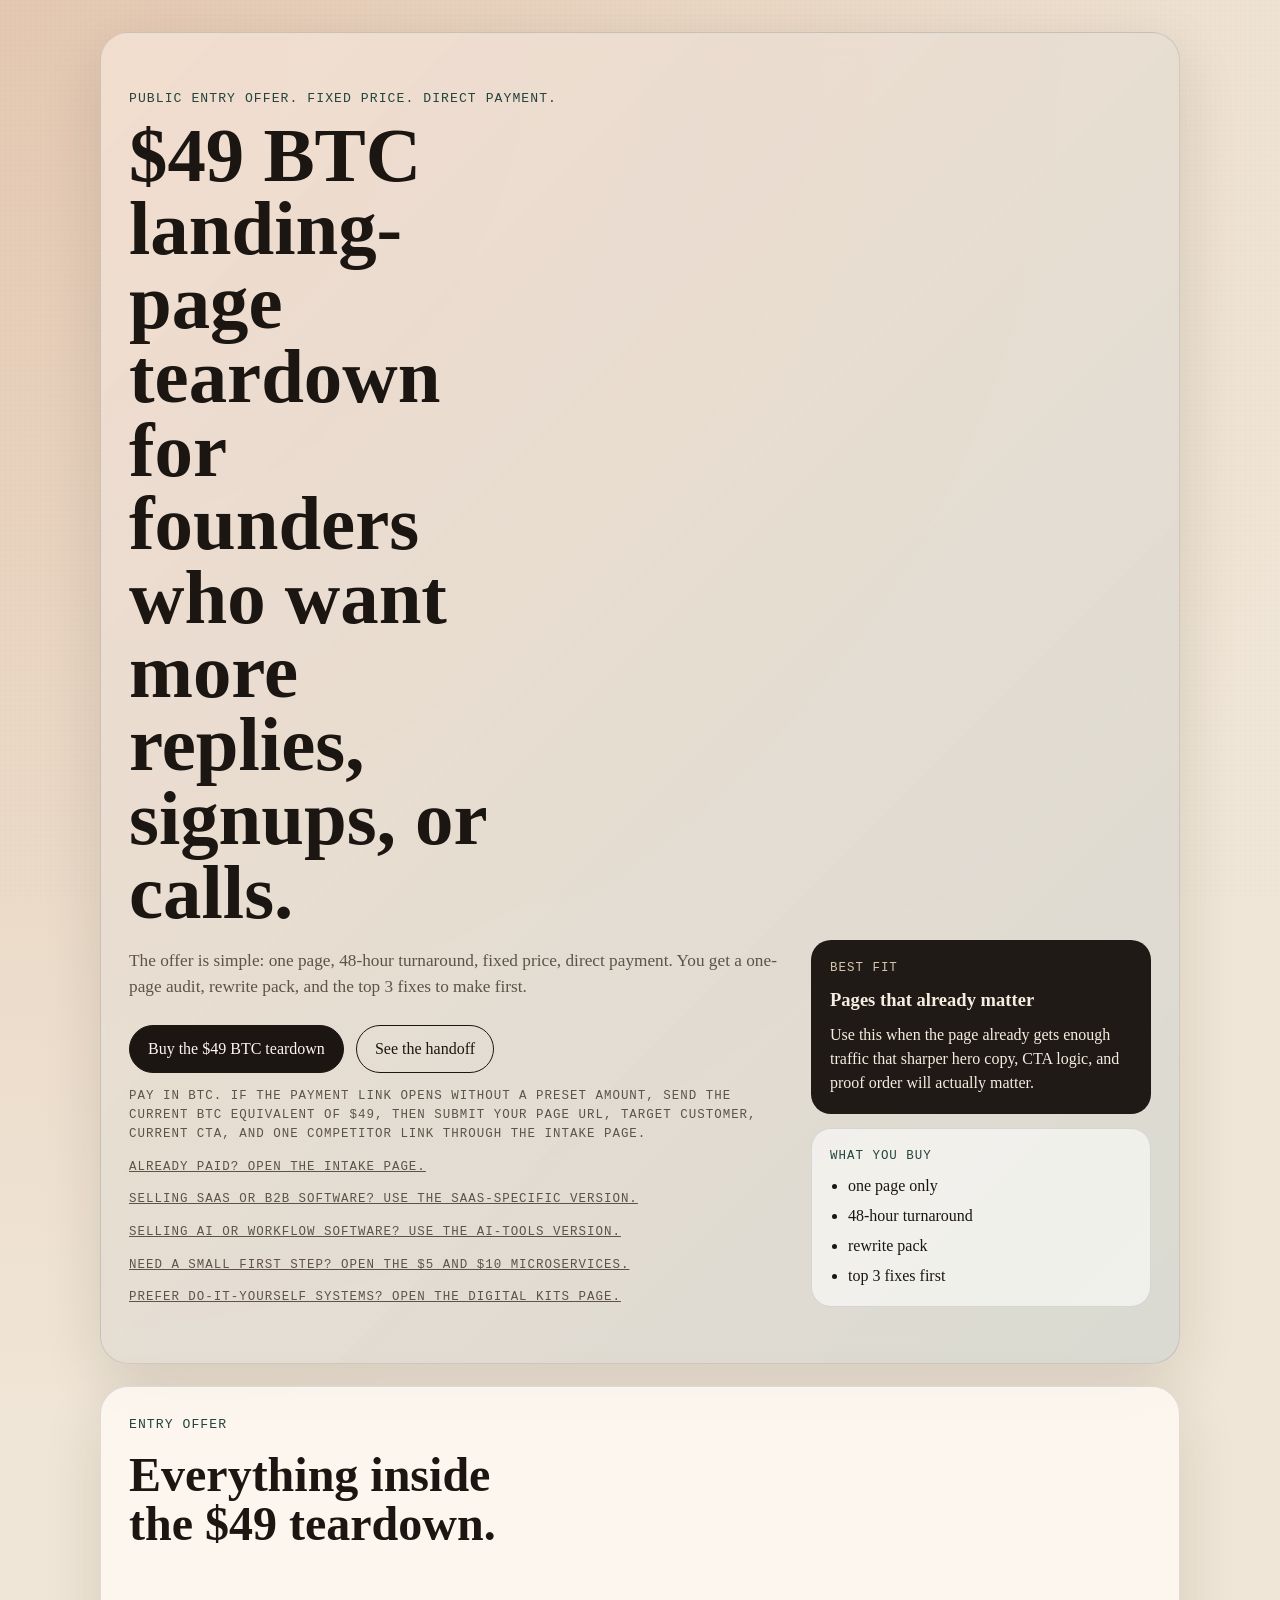
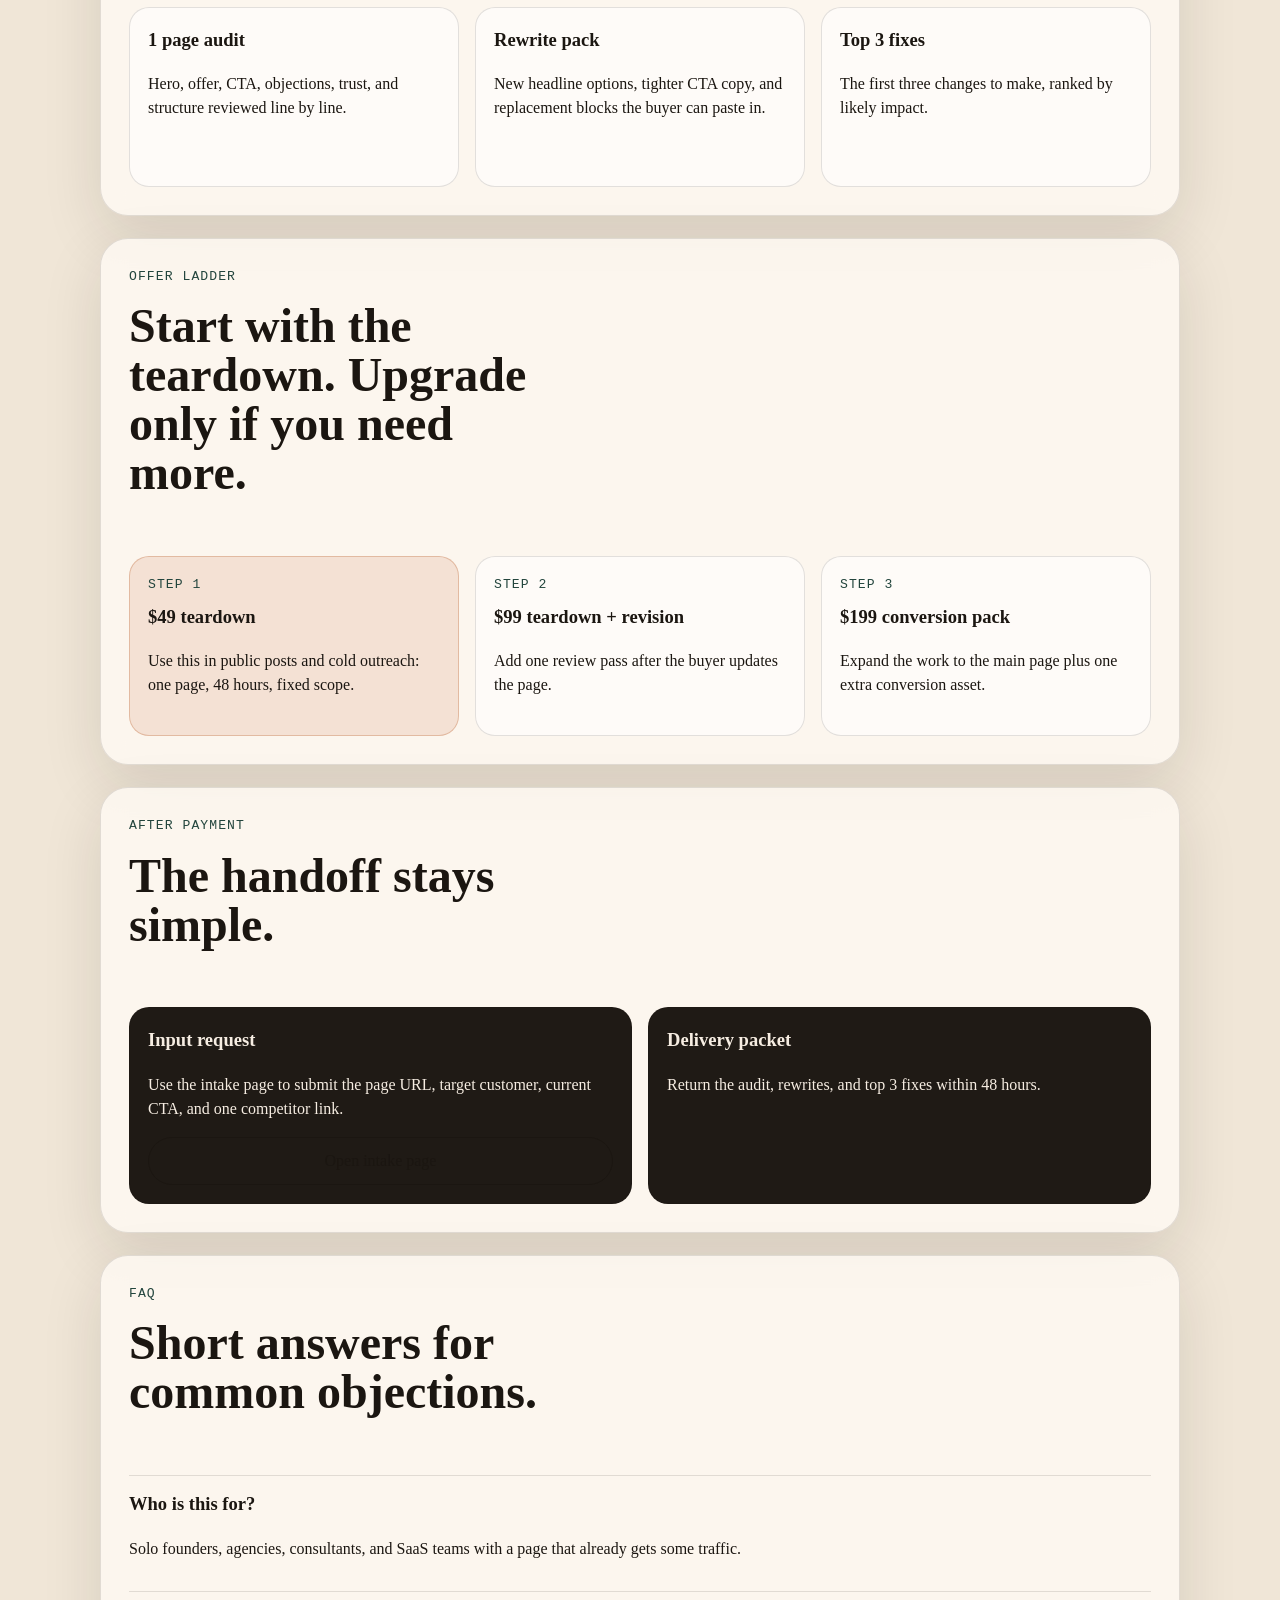
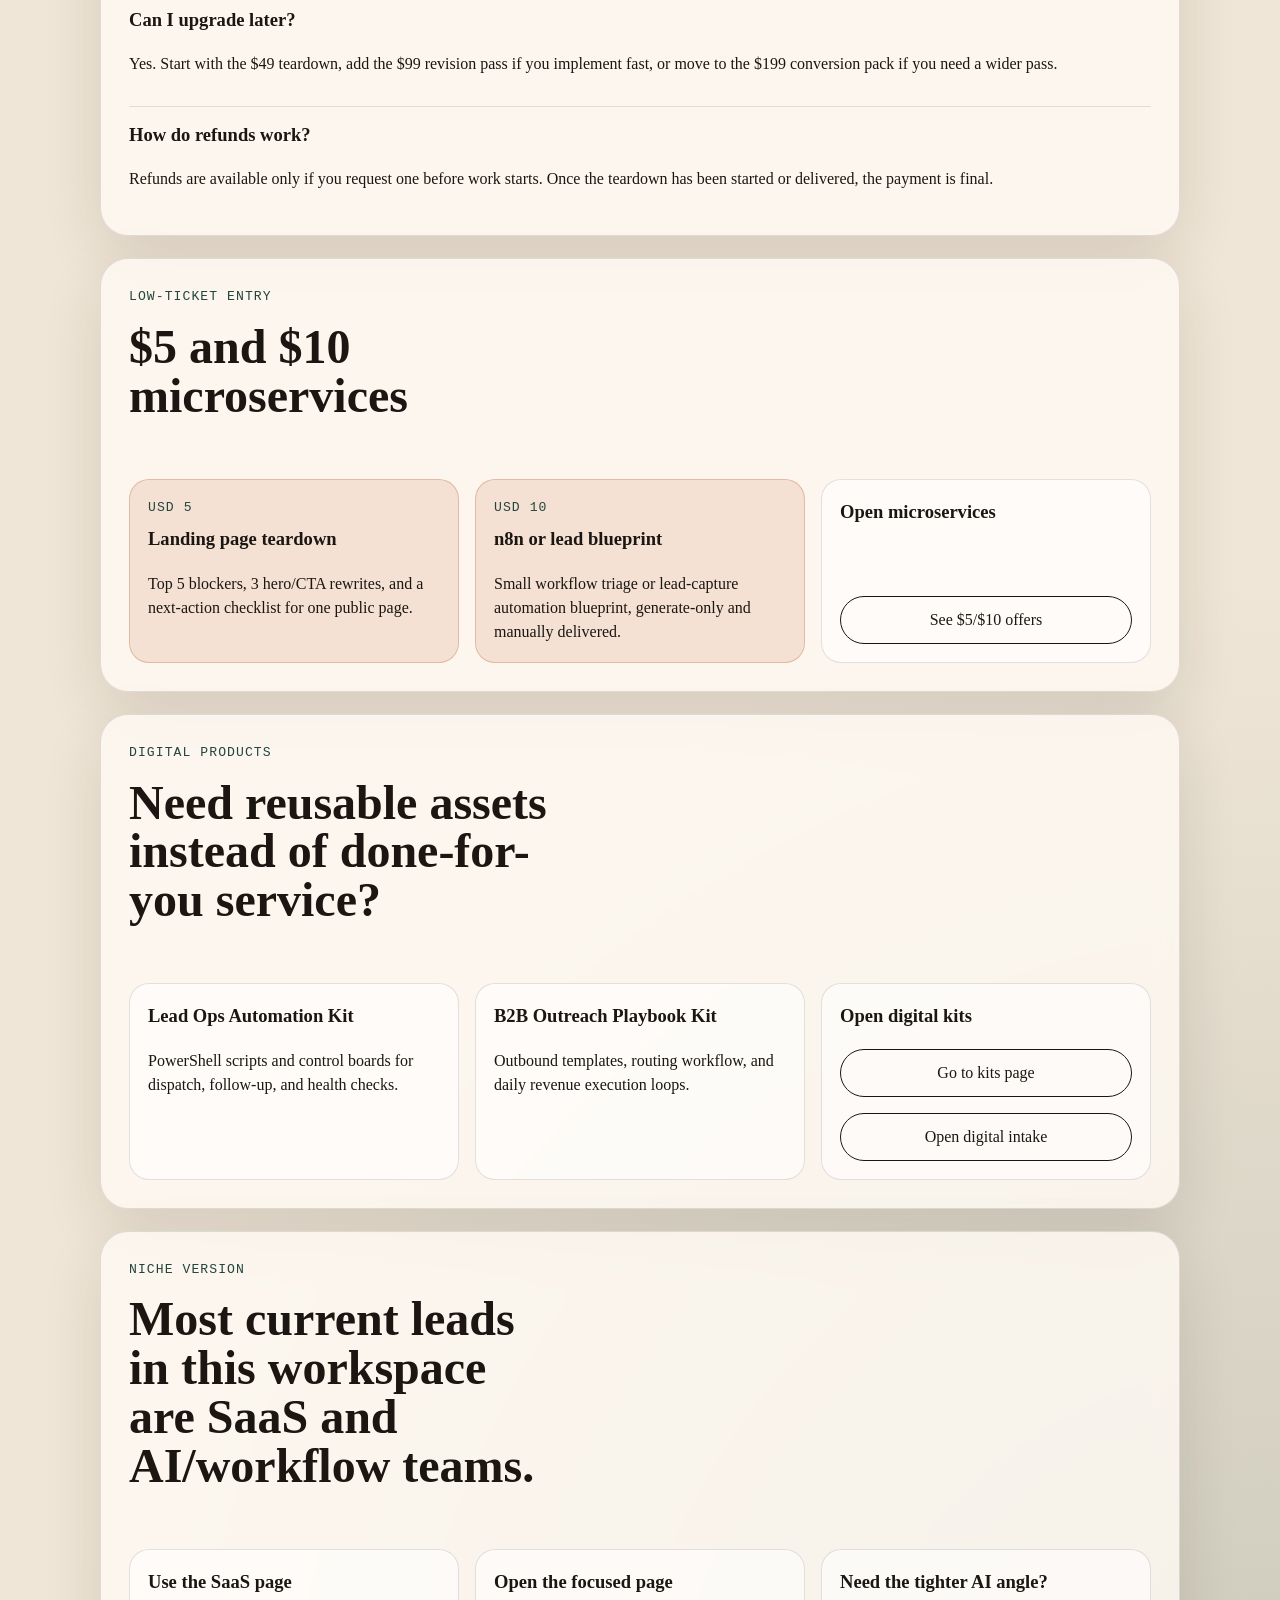
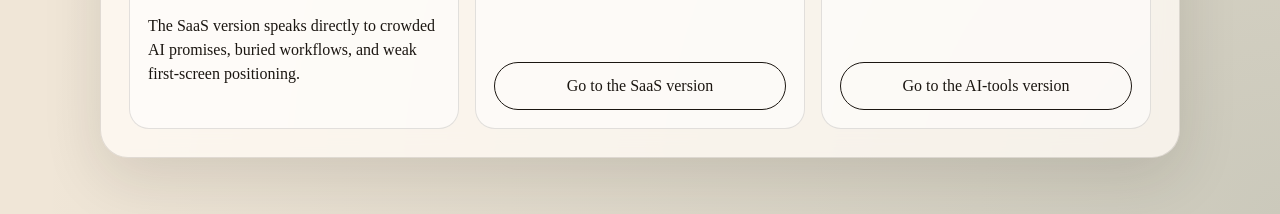
==== commit 7409feeb: "Add low-ticket microservices intake page" ====
--- a/index.html
+++ b/index.html
@@ -41,6 +41,7 @@
           <p class="microcopy"><a class="inline-link" href="intake.html">Already paid? Open the intake page.</a></p>
           <p class="microcopy"><a class="inline-link" href="saas.html">Selling SaaS or B2B software? Use the SaaS-specific version.</a></p>
           <p class="microcopy"><a class="inline-link" href="ai-tools.html">Selling AI or workflow software? Use the AI-tools version.</a></p>
+          <p class="microcopy"><a class="inline-link" href="microservices.html">Need a small first step? Open the $5 and $10 microservices.</a></p>
           <p class="microcopy"><a class="inline-link" href="kits.html">Prefer do-it-yourself systems? Open the digital kits page.</a></p>
         </div>
         <aside class="hero-side">
@@ -148,6 +149,29 @@
 
     <section class="panel">
       <div class="panel-head">
+        <p class="section-tag">Low-ticket entry</p>
+        <h2>$5 and $10 microservices</h2>
+      </div>
+      <div class="grid three-up">
+        <article class="card featured">
+          <p class="tier-label">USD 5</p>
+          <h3>Landing page teardown</h3>
+          <p>Top 5 blockers, 3 hero/CTA rewrites, and a next-action checklist for one public page.</p>
+        </article>
+        <article class="card featured">
+          <p class="tier-label">USD 10</p>
+          <h3>n8n or lead blueprint</h3>
+          <p>Small workflow triage or lead-capture automation blueprint, generate-only and manually delivered.</p>
+        </article>
+        <article class="card action-card">
+          <h3>Open microservices</h3>
+          <p><a class="button button-secondary button-full" href="microservices.html">See $5/$10 offers</a></p>
+        </article>
+      </div>
+    </section>
+
+    <section class="panel">
+      <div class="panel-head">
         <p class="section-tag">Digital products</p>
         <h2>Need reusable assets instead of done-for-you service?</h2>
       </div>
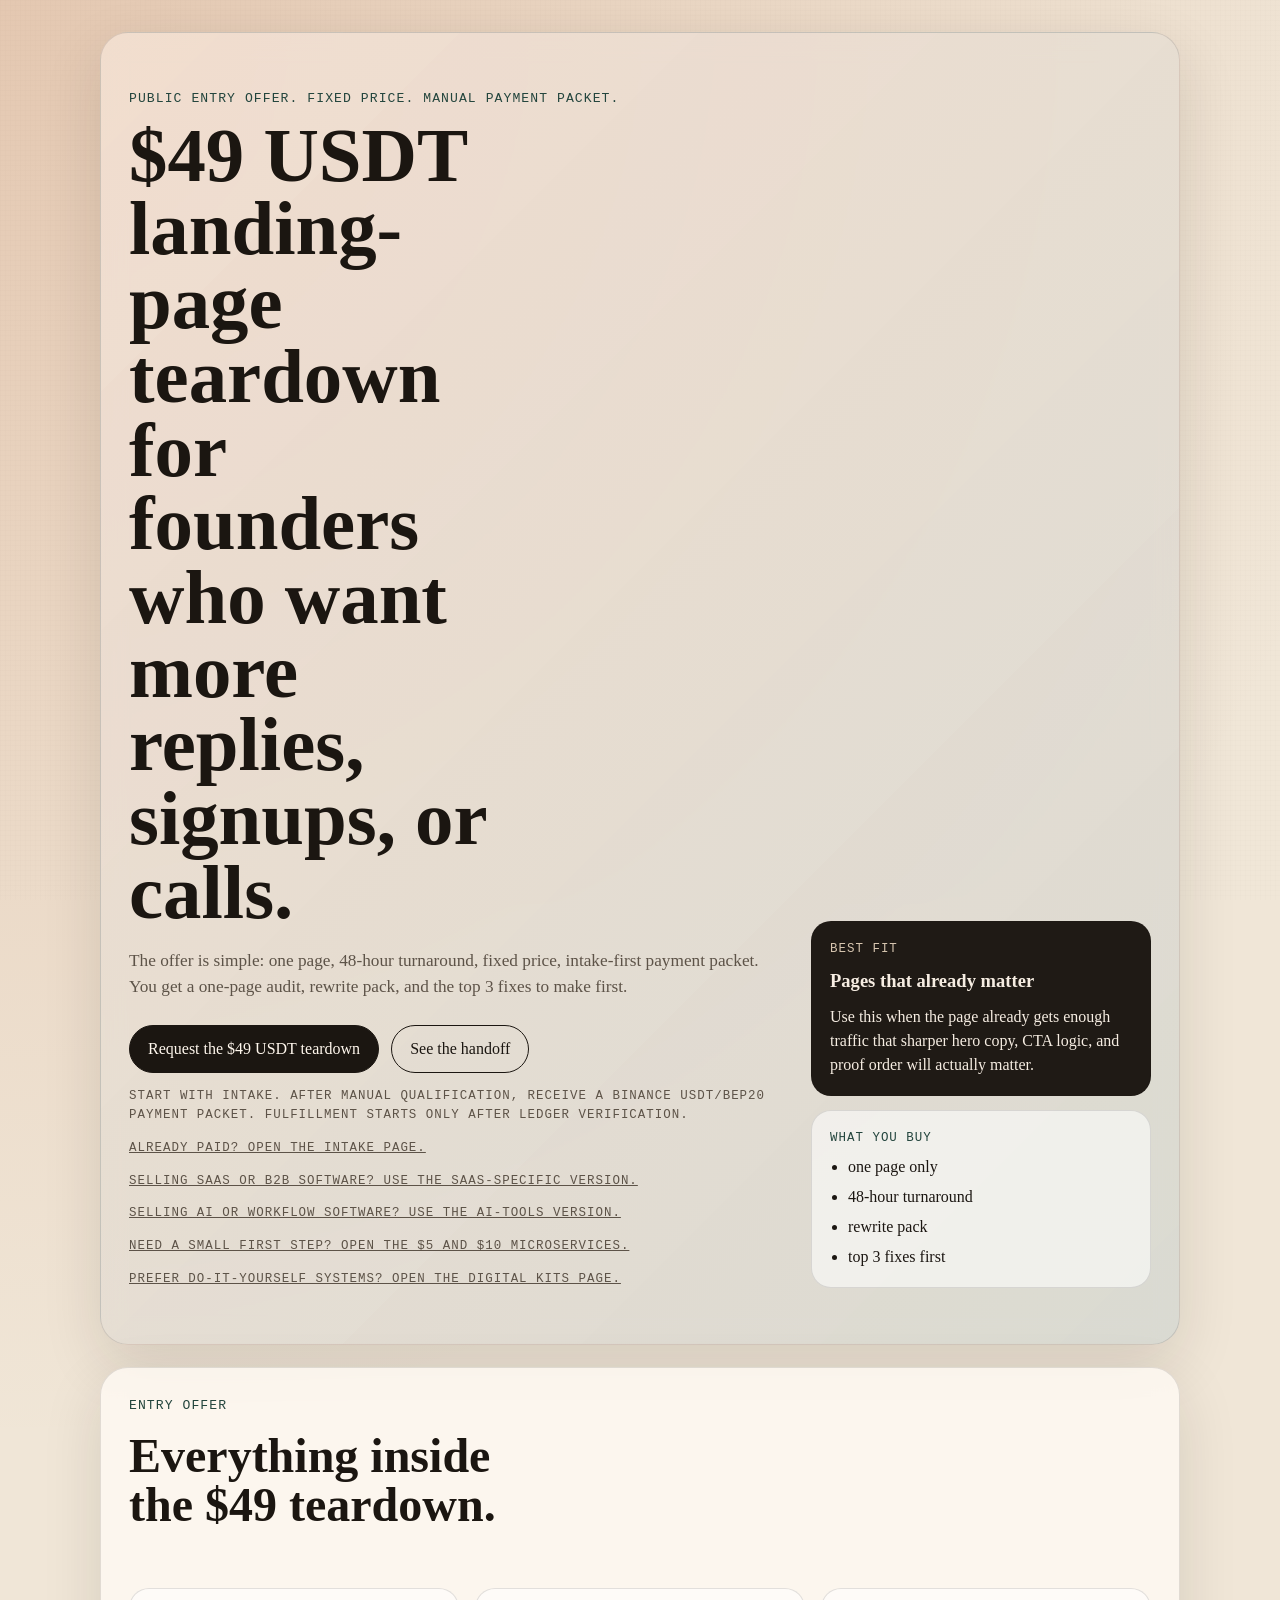
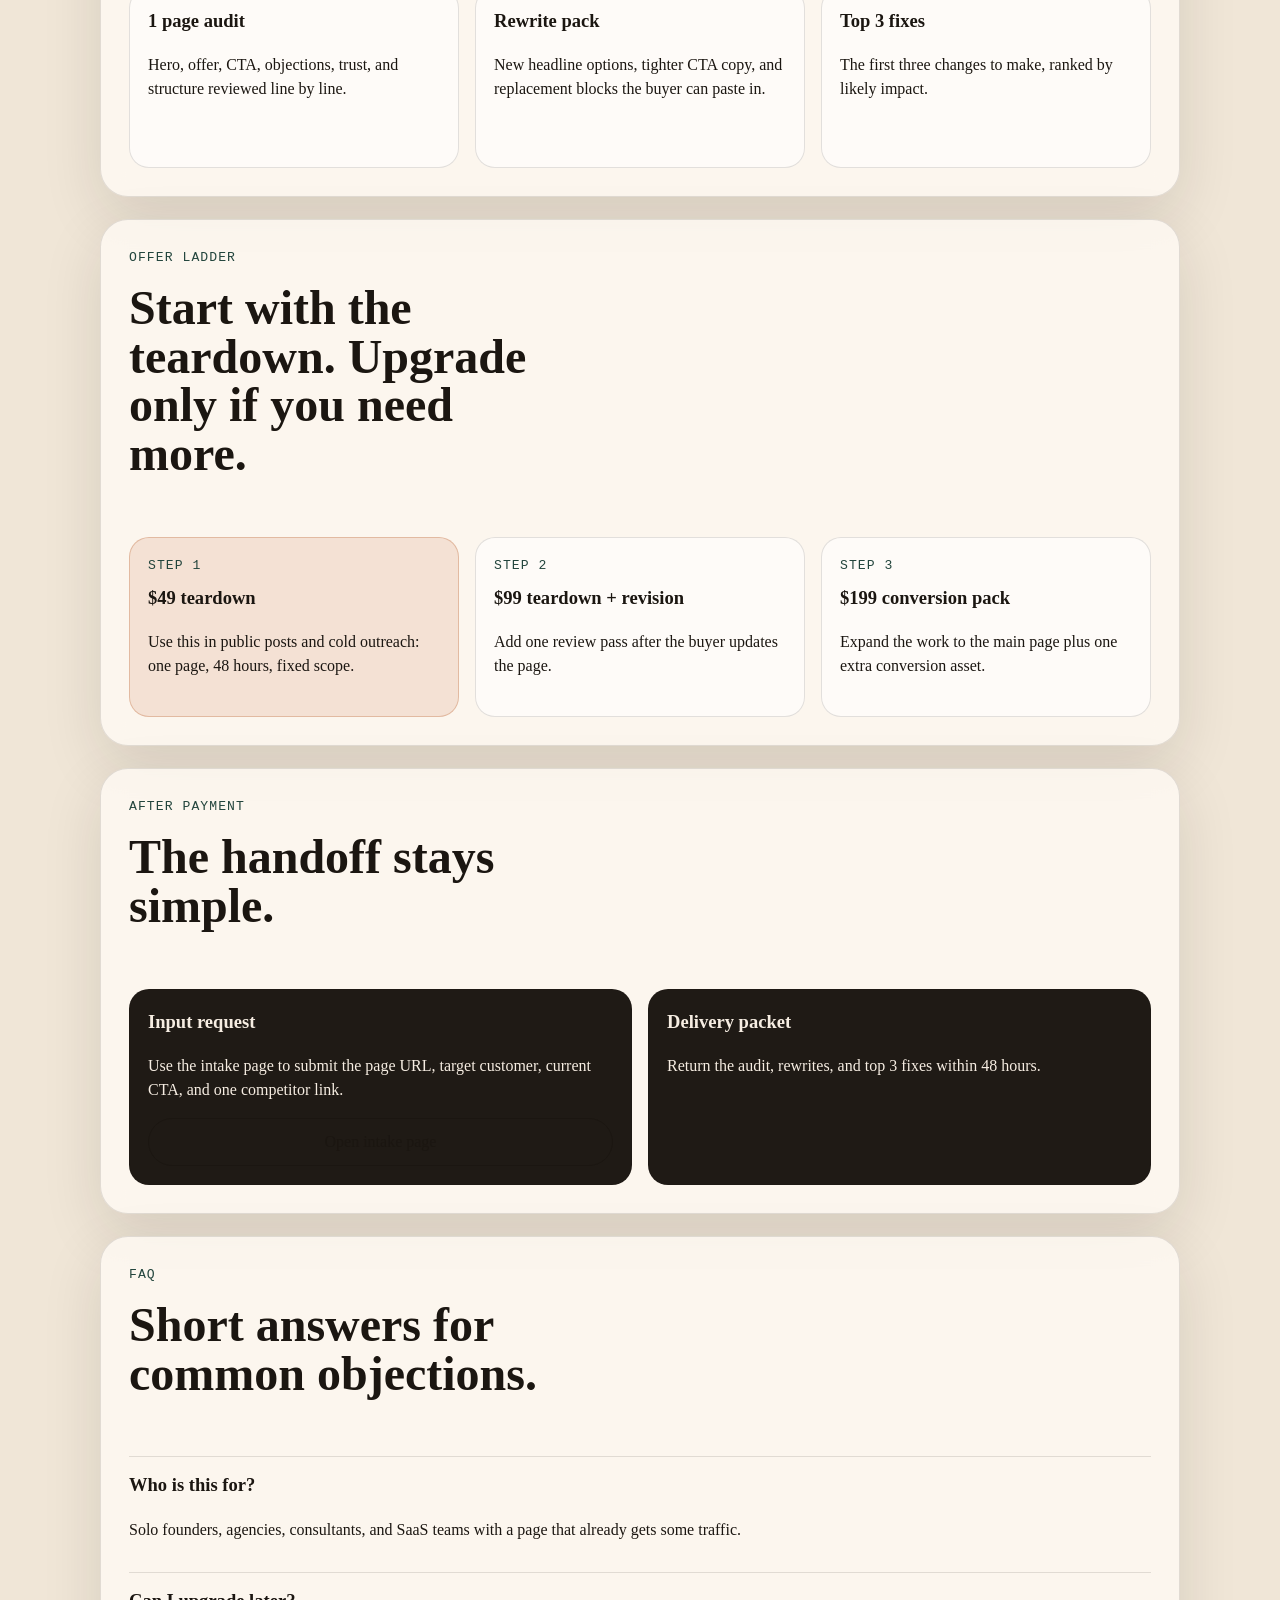
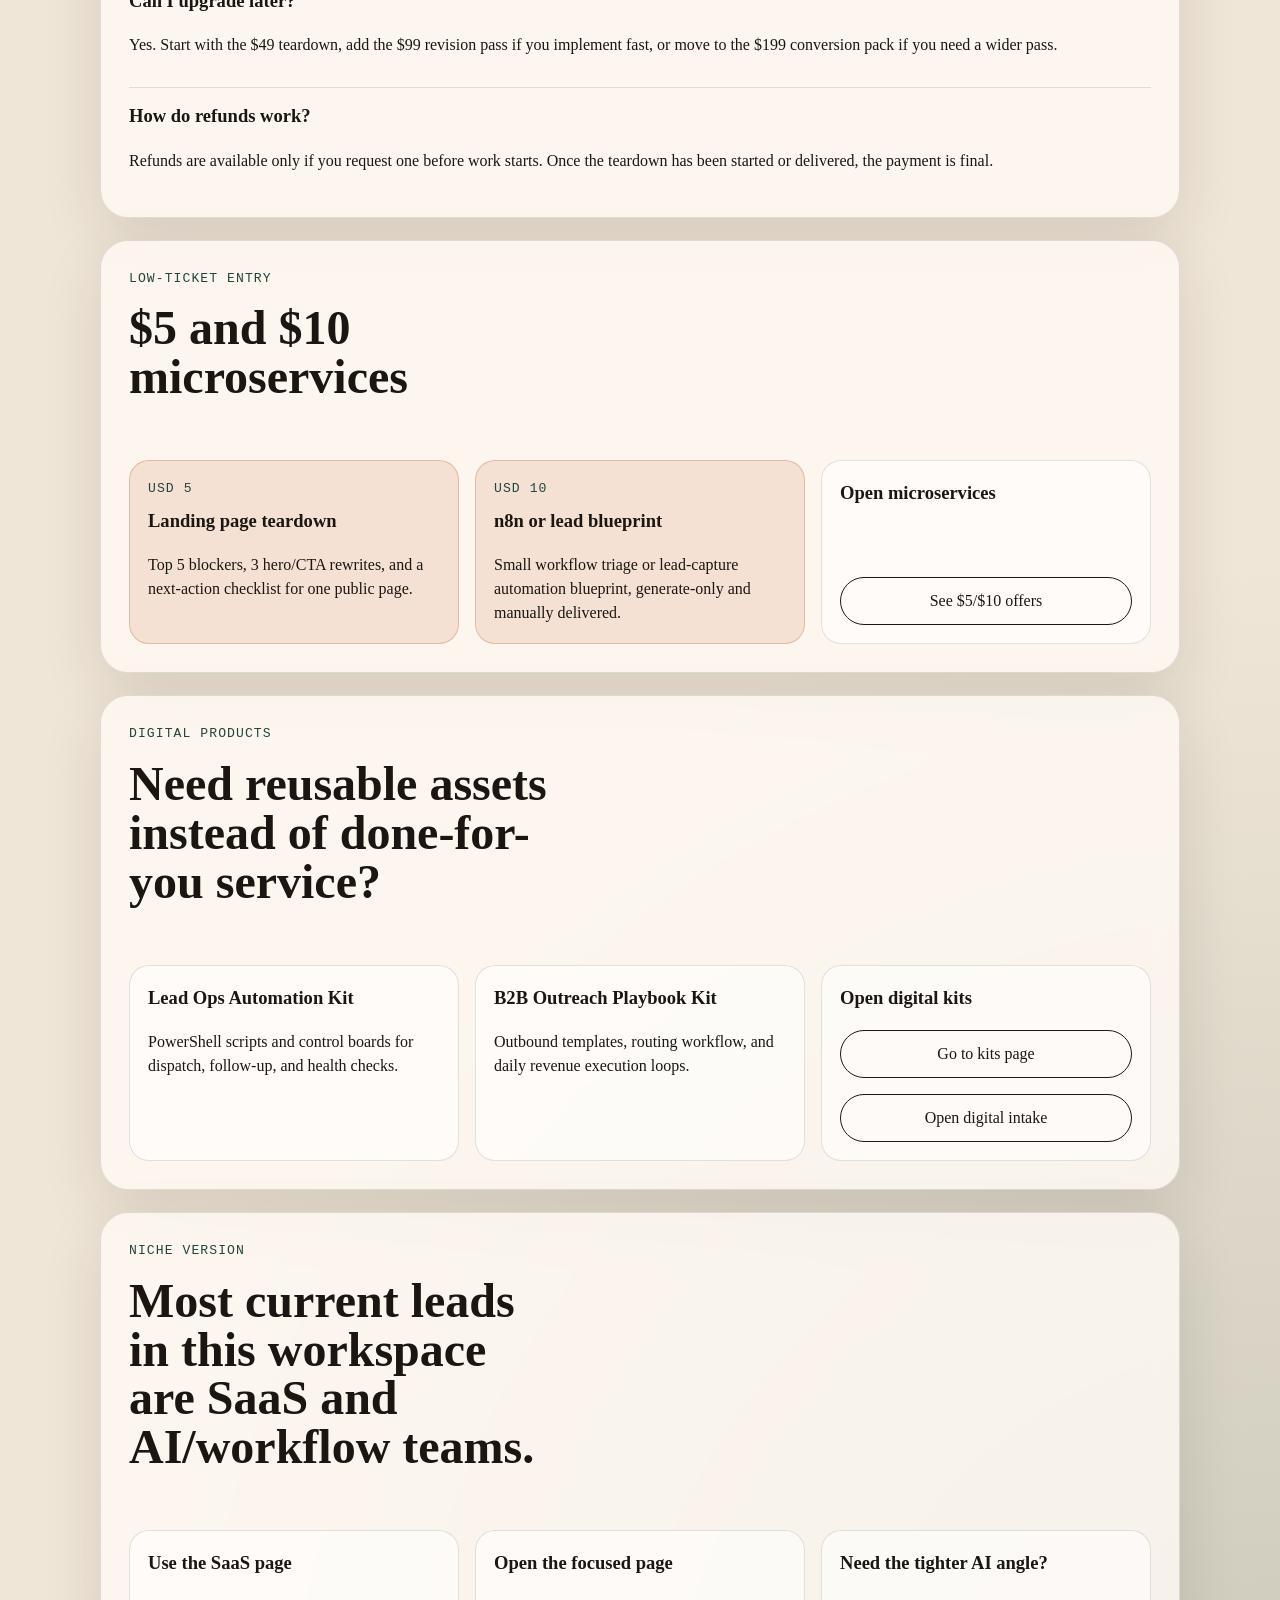
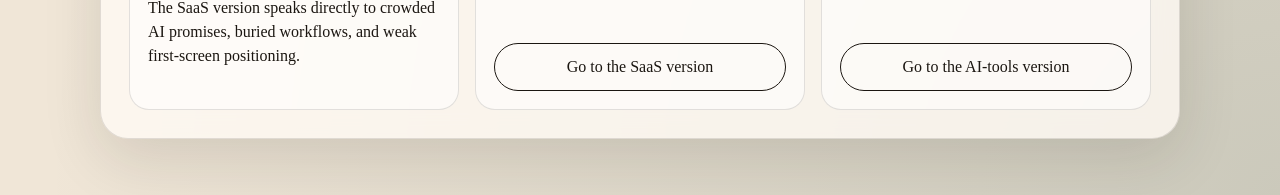
==== commit ad4a9524: "Align site with Binance packet flow" ====
--- a/index.html
+++ b/index.html
@@ -3,21 +3,21 @@
 <head>
   <meta charset="UTF-8">
   <meta name="viewport" content="width=device-width, initial-scale=1.0">
-  <title>$49 BTC Landing-Page Teardown | 48-Hour Audit, Rewrite Pack &amp; Top 3 Fixes</title>
+  <title>$49 USDT Landing-Page Teardown | 48-Hour Audit, Rewrite Pack &amp; Top 3 Fixes</title>
   <meta
     name="description"
-    content="$49 BTC landing-page teardown for founders: one-page audit, rewrite pack, and top 3 fixes delivered within 48 hours with direct Bitcoin payment."
+    content="$49 USDT landing-page teardown for founders: one-page audit, rewrite pack, and top 3 fixes delivered within 48 hours with manual Binance USDT/BEP20 payment packet."
   >
   <link rel="canonical" href="https://sam49501.github.io/btc-teardown-offer-site/">
   <meta property="og:type" content="website">
-  <meta property="og:title" content="$49 BTC landing-page teardown for founders who want more replies, signups, or calls.">
-  <meta property="og:description" content="$49 BTC landing-page teardown for founders: one-page audit, rewrite pack, and top 3 fixes delivered within 48 hours with direct Bitcoin payment.">
+  <meta property="og:title" content="$49 USDT landing-page teardown for founders who want more replies, signups, or calls.">
+  <meta property="og:description" content="$49 USDT landing-page teardown for founders: one-page audit, rewrite pack, and top 3 fixes delivered within 48 hours with manual Binance USDT/BEP20 payment packet.">
   <meta property="og:url" content="https://sam49501.github.io/btc-teardown-offer-site/">
   <meta property="og:image" content="https://sam49501.github.io/btc-teardown-offer-site/og-root.png">
-  <meta property="og:image:alt" content="$49 BTC landing-page teardown social preview card">
+  <meta property="og:image:alt" content="$49 USDT landing-page teardown social preview card">
   <meta name="twitter:card" content="summary_large_image">
-  <meta name="twitter:title" content="$49 BTC landing-page teardown for founders who want more replies, signups, or calls.">
-  <meta name="twitter:description" content="$49 BTC landing-page teardown for founders: one-page audit, rewrite pack, and top 3 fixes delivered within 48 hours with direct Bitcoin payment.">
+  <meta name="twitter:title" content="$49 USDT landing-page teardown for founders who want more replies, signups, or calls.">
+  <meta name="twitter:description" content="$49 USDT landing-page teardown for founders: one-page audit, rewrite pack, and top 3 fixes delivered within 48 hours with manual Binance USDT/BEP20 payment packet.">
   <meta name="twitter:image" content="https://sam49501.github.io/btc-teardown-offer-site/og-root.png">
   <link rel="stylesheet" href="styles.css">
 </head>
@@ -27,17 +27,17 @@
     <section class="hero">
       <div class="hero-grid">
         <div class="hero-copy">
-          <p class="eyebrow">Public entry offer. Fixed price. Direct payment.</p>
-          <h1>$49 BTC landing-page teardown for founders who want more replies, signups, or calls.</h1>
+          <p class="eyebrow">Public entry offer. Fixed price. Manual payment packet.</p>
+          <h1>$49 USDT landing-page teardown for founders who want more replies, signups, or calls.</h1>
           <p class="lede">
-            The offer is simple: one page, 48-hour turnaround, fixed price, direct payment.
+            The offer is simple: one page, 48-hour turnaround, fixed price, intake-first payment packet.
             You get a one-page audit, rewrite pack, and the top 3 fixes to make first.
           </p>
           <div class="hero-actions">
-            <a class="button button-primary" href="bitcoin:bc1qpc36vmfm8wdl7qlwahs66vujlg5tp5ukm9t7ex?label=48-hour%20landing-page%20teardown&message=%2449%20BTC%20teardown">Buy the $49 BTC teardown</a>
+            <a class="button button-primary" href="https://github.com/sam49501/btc-teardown-offer-site/issues/new?template=paid-teardown-intake.yml">Request the $49 USDT teardown</a>
             <a class="button button-secondary" href="#after-payment">See the handoff</a>
           </div>
-          <p class="microcopy">Pay in BTC. If the payment link opens without a preset amount, send the current BTC equivalent of $49, then submit your page URL, target customer, current CTA, and one competitor link through the intake page.</p>
+          <p class="microcopy">Start with intake. After manual qualification, receive a Binance USDT/BEP20 payment packet. Fulfillment starts only after ledger verification.</p>
           <p class="microcopy"><a class="inline-link" href="intake.html">Already paid? Open the intake page.</a></p>
           <p class="microcopy"><a class="inline-link" href="saas.html">Selling SaaS or B2B software? Use the SaaS-specific version.</a></p>
           <p class="microcopy"><a class="inline-link" href="ai-tools.html">Selling AI or workflow software? Use the AI-tools version.</a></p>
@@ -216,3 +216,4 @@
 </body>
 </html>
 
+
